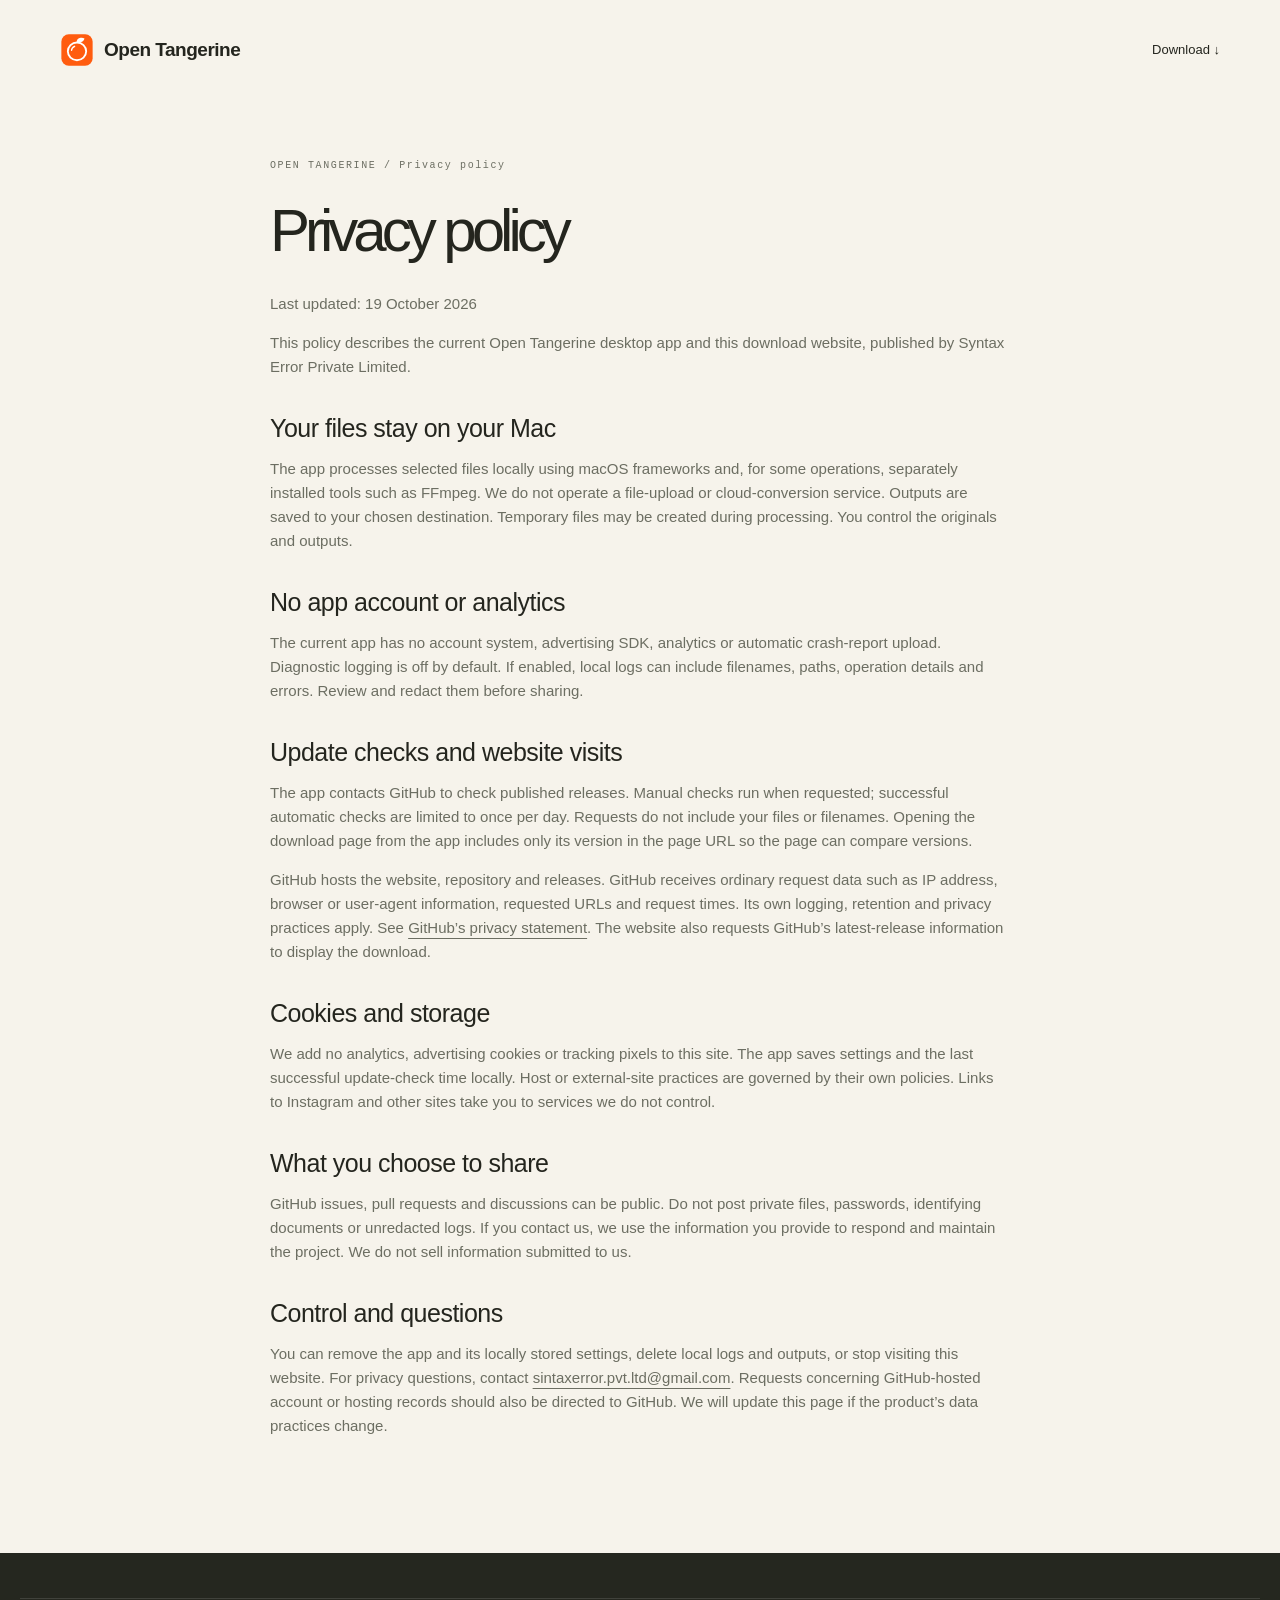
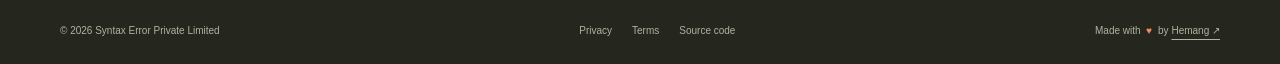
==== docs/privacy.html @ ba60c843 "Launch GitHub Pages website and manual download updates in 0.1.4" ====
<!doctype html><html lang="en"><head><meta charset="utf-8"><meta name="viewport" content="width=device-width,initial-scale=1"><title>Privacy policy — Open Tangerine</title><link rel="icon" href="assets/logo.svg"><link rel="stylesheet" href="assets/style.css"></head><body><header class="nav wrap"><a class="brand" href="./"><img src="assets/logo.svg" width="34" height="34" alt="">Open Tangerine</a><nav><a href="./#download">Download ↓</a></nav></header><main class="legal wrap"><p class="eyebrow">OPEN TANGERINE / Privacy policy</p><h1>Privacy policy</h1><p>Last updated: 19 October 2026</p><p>This policy describes the current Open Tangerine desktop app and this download website, published by Syntax Error Private Limited.</p><h2>Your files stay on your Mac</h2><p>The app processes selected files locally using macOS frameworks and, for some operations, separately installed tools such as FFmpeg. We do not operate a file-upload or cloud-conversion service. Outputs are saved to your chosen destination. Temporary files may be created during processing. You control the originals and outputs.</p><h2>No app account or analytics</h2><p>The current app has no account system, advertising SDK, analytics or automatic crash-report upload. Diagnostic logging is off by default. If enabled, local logs can include filenames, paths, operation details and errors. Review and redact them before sharing.</p><h2>Update checks and website visits</h2><p>The app contacts GitHub to check published releases. Manual checks run when requested; successful automatic checks are limited to once per day. Requests do not include your files or filenames. Opening the download page from the app includes only its version in the page URL so the page can compare versions.</p><p>GitHub hosts the website, repository and releases. GitHub receives ordinary request data such as IP address, browser or user-agent information, requested URLs and request times. Its own logging, retention and privacy practices apply. See <a href="https://docs.github.com/en/site-policy/privacy-policies/github-general-privacy-statement">GitHub’s privacy statement</a>. The website also requests GitHub’s latest-release information to display the download.</p><h2>Cookies and storage</h2><p>We add no analytics, advertising cookies or tracking pixels to this site. The app saves settings and the last successful update-check time locally. Host or external-site practices are governed by their own policies. Links to Instagram and other sites take you to services we do not control.</p><h2>What you choose to share</h2><p>GitHub issues, pull requests and discussions can be public. Do not post private files, passwords, identifying documents or unredacted logs. If you contact us, we use the information you provide to respond and maintain the project. We do not sell information submitted to us.</p><h2>Control and questions</h2><p>You can remove the app and its locally stored settings, delete local logs and outputs, or stop visiting this website. For privacy questions, contact <a href="mailto:sintaxerror.pvt.ltd@gmail.com">sintaxerror.pvt.ltd@gmail.com</a>. Requests concerning GitHub-hosted account or hosting records should also be directed to GitHub. We will update this page if the product’s data practices change.</p></main><footer><div class="wrap footer-bottom"><span>© 2026 Syntax Error Private Limited</span><nav aria-label="Legal"><a href="privacy.html">Privacy</a><a href="terms.html">Terms</a><a href="https://github.com/sintaxerrorpvtltd/Open-Tangerine">Source code</a></nav><span>Made with <span class="heart" aria-label="love">♥</span> by <a href="https://www.instagram.com/hemaangg/">Hemang ↗</a></span></div></footer></body></html>
---- docs/assets/style.css ----
:root{--paper:#f6f3eb;--ink:#24251e;--orange:#ec592e;--muted:#6c6e62;--line:#dcded0;--green:#e1e7cd}*{box-sizing:border-box}html{scroll-behavior:smooth;scroll-padding-top:35px}body{margin:0;background:var(--paper);color:var(--ink);font-family:-apple-system,BlinkMacSystemFont,'Segoe UI',sans-serif;font-size:15px;line-height:1.6}a{color:inherit;text-underline-offset:5px}button{font:inherit;cursor:pointer}button,a{-webkit-tap-highlight-color:transparent}button:focus-visible,a:focus-visible,summary:focus-visible{outline:3px solid var(--orange);outline-offset:5px}.wrap{max-width:1240px;margin:auto;padding-left:40px;padding-right:40px}.skip{position:absolute;top:-90px;left:20px;z-index:99;background:white;padding:15px}.skip:focus{top:10px}.nav{min-height:100px;display:flex;align-items:center;justify-content:space-between;gap:24px}.brand{font-weight:650;display:flex;align-items:center;gap:10px;text-decoration:none;letter-spacing:-.5px;font-size:19px}.beta{font:9px ui-monospace,monospace;letter-spacing:1px;border:1px solid #a0a18d;border-radius:4px;padding:3px 5px;margin-left:2px}nav{display:flex;align-items:center;gap:28px}nav a{text-decoration:none;font-size:13px}.small-button{background:var(--ink);color:white;padding:11px 17px;border-radius:7px}.small-button span{margin-left:20px}.hero{padding-top:60px;padding-bottom:88px;display:grid;grid-template-columns:1fr 1fr;gap:45px;align-items:center}.eyebrow{font:10px ui-monospace,SFMono-Regular,monospace;letter-spacing:1.6px;display:flex;align-items:center;gap:9px;margin:0 0 28px}.dot{width:6px;height:6px;border-radius:50%;background:var(--orange);box-shadow:0 0 0 4px #ec592e12}h1{font-size:clamp(60px,6.8vw,88px);font-weight:500;line-height:1.01;letter-spacing:-5px;margin:0 0 26px}em{font-family:Georgia,serif;font-weight:400;color:var(--orange)}.intro{font-size:17px;line-height:1.7;color:var(--muted);max-width:420px}.actions{display:flex;align-items:center;gap:25px;margin:28px 0 18px}.button{display:inline-flex;align-items:center;justify-content:space-between;gap:35px;padding:15px 22px;border-radius:7px;text-decoration:none;font-size:14px;font-weight:600;transition:transform .2s,box-shadow .2s}.button:hover{transform:translateY(-3px);box-shadow:0 8px 20px #c3452525}.orange{background:var(--orange);color:white}.text-link{font-size:13px;font-weight:500}.micro{font:10px ui-monospace,monospace;color:var(--muted);line-height:1.8}.stage{background:#ebe7da;border:1px solid #dedbce;border-radius:20px;overflow:hidden;box-shadow:0 25px 55px #494b2c10;transform:rotate(1deg)}.stage-top{display:flex;justify-content:space-between;align-items:center;padding:18px 20px;font:8px ui-monospace,monospace;letter-spacing:1px;color:#737569}.motion{border:0;background:transparent;color:inherit;padding:4px 8px}.illustration{height:350px;position:relative;overflow:hidden;background:radial-gradient(ellipse at center,#f9f5e9,transparent 70%)}.orbit{position:absolute;border:1px solid #d8d6c6;border-radius:50%;left:50%;top:40%;transform:translate(-50%,-50%)}.orbit-one{width:280px;height:280px}.orbit-two{width:425px;height:425px}.file{position:absolute;background:#fffdf7;box-shadow:0 14px 22px #494b2c19;border-radius:10px;width:133px;padding:12px;display:flex;flex-direction:column;gap:5px;top:65px;left:10%;transform:rotate(-13deg);animation:float 6s ease-in-out infinite}.file b{font-size:11px}.file small{font-size:8px;color:#7b7d6c}.file-back{left:auto;right:10%;top:30px;transform:rotate(13deg);animation-delay:-3s;width:110px;height:135px}.file-back>span{color:var(--orange);font-size:42px;font-family:Georgia}.landscape{height:76px;border-radius:5px;position:relative;overflow:hidden;background:#cfddbb}.landscape:before,.landscape:after{content:'';position:absolute;background:#6e875d;width:110px;height:95px;transform:rotate(35deg);top:40px;left:-20px;border-radius:30px}.landscape:after{left:45px;top:55px;background:#a7ba8f}.landscape i{position:absolute;border-radius:50%;width:23px;height:23px;background:#ed9e60;right:20px;top:12px}.wheel{position:absolute;left:56%;top:46%;transform:translate(-50%,-50%);width:200px;height:200px;border-radius:50%;background:#262820f5;box-shadow:0 15px 40px #0003;border:1px solid #5a5d4c;animation:arrive .7s ease-out}.wheel-center{position:absolute;inset:63px;border:1px solid #ffffff25;border-radius:50%;display:grid;place-items:center}.wheel-center img{border-radius:12px}.format{position:absolute;color:#dedfd5;font:10px ui-monospace,monospace}.f1{top:22px;left:88px;color:#ffad74}.f2{top:63px;right:20px}.f3{bottom:61px;right:19px}.f4{bottom:23px;left:88px}.f5{bottom:61px;left:22px}.f6{top:63px;left:15px}.companion{position:absolute;bottom:15px;left:8%;right:8%;height:65px;border-radius:16px;background:#24251e;color:white;display:flex;align-items:center;gap:16px;padding:10px 18px;box-shadow:0 12px 20px #0002}.companion small{font:7px ui-monospace,monospace;letter-spacing:1px;color:#b3b9a6;display:block}.companion b{font-size:12px;font-weight:500;display:block;margin-top:3px}.citrus{width:39px;height:39px;flex-shrink:0;background:linear-gradient(135deg,#ffc85c,#ee672c);border-radius:50%;position:relative;animation:bob 3s ease-in-out infinite}.leaf{position:absolute;top:-6px;left:20px;width:16px;height:8px;background:#7eaa62;border-radius:2px 12px 2px 12px;transform:rotate(-30deg)}.eyes{display:flex;gap:8px;position:absolute;left:9px;top:12px}.eyes i{display:block;width:6px;height:9px;background:#422310;border-radius:50%;position:relative}.eyes i:after{content:'';width:2px;height:2px;background:white;border-radius:50%;position:absolute;top:1px;left:1px}.smile{position:absolute;left:15px;top:24px;width:10px;height:6px;border:2px solid #422310;border-top:0;border-radius:0 0 10px 10px}.cursor{position:absolute;left:69%;top:54%;color:white;text-shadow:1px 1px black,-1px -1px black;font-size:33px;animation:point 5s ease-in-out infinite}.stage-controls{display:flex;justify-content:center;gap:7px;align-items:center;padding:17px 10px 5px}.stage-controls>span{font:7px ui-monospace,monospace;letter-spacing:1px;margin-right:7px}.stage-controls button{border:1px solid #cbcbbb;border-radius:6px;font-size:10px;padding:6px 8px;background:#f5f3e9;color:var(--ink)}.stage-controls button[aria-pressed=true]{background:#24251e;color:white;border-color:#24251e}kbd{font-family:inherit;font-size:14px;margin-right:5px}.demo-note{text-align:center;font-size:8px;color:#717263;margin:10px 10px 15px}.manifesto{border-top:1px solid var(--line);border-bottom:1px solid var(--line)}.manifesto .wrap{display:flex;align-items:center;justify-content:space-between;gap:20px;padding-top:24px;padding-bottom:24px;font-size:14px;color:#606456}.sun{color:var(--orange);font-size:30px;line-height:1}.section{padding-top:100px;padding-bottom:100px}.section-heading{max-width:660px}.section-heading p:last-child{color:var(--muted);max-width:500px}h2{font-size:clamp(38px,4.2vw,55px);font-weight:500;letter-spacing:-2.5px;line-height:1.12;margin:0 0 25px}h3{font-weight:550;font-size:19px;line-height:1.35;letter-spacing:-.4px}.feature-grid{display:grid;grid-template-columns:repeat(3,1fr);gap:20px;margin-top:40px}.feature{padding:25px 28px 28px;border-radius:13px;position:relative;overflow:hidden}.feature-number{font:10px ui-monospace,monospace;color:#71745f}.feature-image{background:#e0e7cf}.feature-doc{background:#ede5d8}.feature-audio{background:#f0d9cb}.feature p{font-size:13px;color:#606454;min-height:70px}.tag{font:8px ui-monospace,monospace;letter-spacing:1.5px}.format-stack{height:135px;display:flex;justify-content:center;align-items:center;gap:15px}.format-stack span{background:#f7faef;box-shadow:0 10px 10px #3e4e2812;transform:rotate(-8deg);padding:19px 10px;border-radius:6px;font:14px ui-monospace,monospace}.format-stack span:last-child{transform:rotate(8deg);background:#374630;color:white}.format-stack b{font-weight:400}.paper-stack{height:135px;position:relative}.paper-stack i{position:absolute;left:calc(50% - 35px);top:20px;width:70px;height:90px;background:repeating-linear-gradient(#fffdf6 0 14px,#d7d5c7 15px 16px);border:12px solid #fffdf6;border-radius:4px;box-shadow:0 5px 10px #0001;transform:rotate(-15deg)}.paper-stack i:nth-child(2){transform:rotate(5deg);left:calc(50% - 24px)}.paper-stack i:nth-child(3){transform:rotate(20deg);left:calc(50% - 12px)}.wave{height:135px;display:flex;justify-content:center;align-items:center;gap:6px}.wave i{width:7px;height:38px;border-radius:5px;background:#ad664a}.wave i:nth-child(3n){height:68px}.wave i:nth-child(2n){height:90px}.wave i:first-child,.wave i:last-child{height:20px}.feature-bottom{display:grid;grid-template-columns:1fr 1fr;gap:55px;padding:45px 0}.feature-bottom>div{padding-left:42px;position:relative}.feature-bottom span{position:absolute;left:0;font-size:25px;color:#75825f}.feature-bottom h3{margin:0 0 10px;font-size:16px}.feature-bottom p{font-size:13px;color:var(--muted);max-width:380px}.coverage{border-top:1px solid var(--line);border-bottom:1px solid var(--line)}summary{cursor:pointer;list-style:none;display:flex;justify-content:space-between;gap:20px;padding:22px 0;font-size:14px;font-weight:500}summary::-webkit-details-marker{display:none}details[open] summary>span{transform:rotate(45deg)}details p{font-size:13px;color:var(--muted);max-width:800px}details>div{padding:0 0 25px}details a{font-size:13px}.principles{background:#e4e8d8;padding:80px 0}.principles-grid{display:grid;grid-template-columns:1fr 1fr;column-gap:80px}.principles .eyebrow{grid-column:1/-1}.principles em{color:#6e7f4c}.principle-list article{display:flex;gap:24px;border-top:1px solid #c8cebb;padding:22px 0}.principle-list article:first-child{border-top:0;padding-top:0}.principle-list h3{font-size:17px;margin:0 0 8px}.principle-list p{color:#67705a;font-size:13px;margin:0}.principle-list span{font:10px ui-monospace,monospace;padding-top:6px;color:#67705a}.download{display:grid;grid-template-columns:1fr 1fr;gap:90px}.download-card{background:#fffdf7;border:1px solid var(--line);border-radius:15px;padding:25px;margin-top:30px;max-width:470px}.download-title{display:flex;gap:15px;align-items:center}.download-title h3{margin:0 0 3px}.download-title p{font-size:12px;margin:0;color:var(--muted)}#version-status{font-size:13px;padding:12px 0;color:#62734c}.download-link{width:100%}.download-card .micro{text-align:center}.notice{font-size:11px;line-height:1.7;background:#f4eee2;border-radius:6px;padding:12px;color:#70624b}.download-links{display:flex;justify-content:space-between;gap:10px;font-size:10px}.installation{padding-top:75px}.installation h3{font-size:21px;margin-bottom:30px}.installation ol{list-style:none;counter-reset:steps;padding:0}.installation li{counter-increment:steps;position:relative;padding-left:48px;padding-bottom:25px;border-left:1px solid #dddcca;margin-left:16px}.installation li:before{content:counter(steps);position:absolute;left:-16px;top:0;width:32px;height:32px;border-radius:50%;background:#e8e9dc;border:5px solid var(--paper);display:grid;place-items:center;font:10px ui-monospace,monospace}.installation li:last-child{border-left:0}.installation li b{font-weight:550;font-size:15px}.installation li p{font-size:13px;color:var(--muted);margin-top:8px}.installation details{border-top:1px solid var(--line);border-bottom:1px solid var(--line)}.faq{border-top:1px solid var(--line);display:grid;grid-template-columns:1fr 1.2fr;gap:60px;padding-top:60px}.faq details{border-bottom:1px solid var(--line)}.faq details p{margin-top:0;padding-bottom:10px}footer{background:#25271f;color:#e9eade;padding:45px 0 25px}.footer-top{display:flex;justify-content:space-between;align-items:center;gap:20px;padding-bottom:38px}.footer-top p,.footer-top>a:last-child{font-size:12px;color:#b0b59f}.footer-bottom{display:flex;justify-content:space-between;gap:20px;border-top:1px solid #ffffff20;padding-top:24px;color:#aeb49e;font-size:10px}.footer-bottom nav{gap:20px}.footer-bottom nav a{font-size:10px}.heart{color:#f28a63;margin:0 3px}.legal{max-width:820px;padding-top:60px;padding-bottom:100px;min-height:70vh}.legal h1{font-size:60px;margin:30px 0}.legal h2{font-size:25px;letter-spacing:-.5px;margin:35px 0 10px}.legal p,.legal li{color:var(--muted)}.legal .notice{font-size:13px}.paused *{animation-play-state:paused!important}@keyframes float{50%{translate:0 -8px}}@keyframes bob{50%{transform:translateY(-3px) rotate(5deg)}}@keyframes point{50%{translate:5px -8px}}@keyframes arrive{from{opacity:0;scale:.9}to{opacity:1;scale:1}}@media(max-width:950px){.wrap{padding-left:26px;padding-right:26px}.hero{gap:25px}h1{font-size:67px}.stage-controls>span{display:none}.file{left:5%}.file-back{right:5%;left:auto}.actions{gap:15px;flex-wrap:wrap}.download{gap:40px}.footer-top p{display:none}}@media(max-width:700px){.nav{min-height:85px;gap:10px}.brand{font-size:16px}.beta{display:none}.nav nav{gap:15px}.nav nav>a:first-child{display:none}.nav nav>a:nth-child(2){display:none}.hero{grid-template-columns:1fr;padding-top:30px;padding-bottom:55px;gap:35px}h1{font-size:70px;letter-spacing:-4px}.hero-copy{max-width:480px}.stage{transform:none;max-width:540px}.illustration{height:330px}.manifesto .wrap{flex-wrap:wrap;font-size:11px;gap:12px}.manifesto span:nth-child(3){display:none}.section{padding-top:65px;padding-bottom:65px}.feature-grid{grid-template-columns:1fr}.feature p{min-height:0}.feature{padding:22px 26px}.format-stack,.paper-stack,.wave{height:115px}.feature-bottom{grid-template-columns:1fr;gap:20px}.principles{padding:60px 0}.principles-grid,.download,.faq{grid-template-columns:1fr;gap:25px}.principle-list{margin-top:15px}.installation{padding-top:10px}.download-card{max-width:none}.footer-top{flex-wrap:wrap;padding-bottom:22px}.footer-bottom{flex-wrap:wrap;line-height:1.9}.footer-bottom>span:last-child{width:100%}.legal h1{font-size:44px}.stage-controls>span{display:inline}.intro{font-size:16px}h2{font-size:42px}}@media(prefers-reduced-motion:reduce){html{scroll-behavior:auto}*,*:before,*:after{animation:none!important;transition:none!important}}
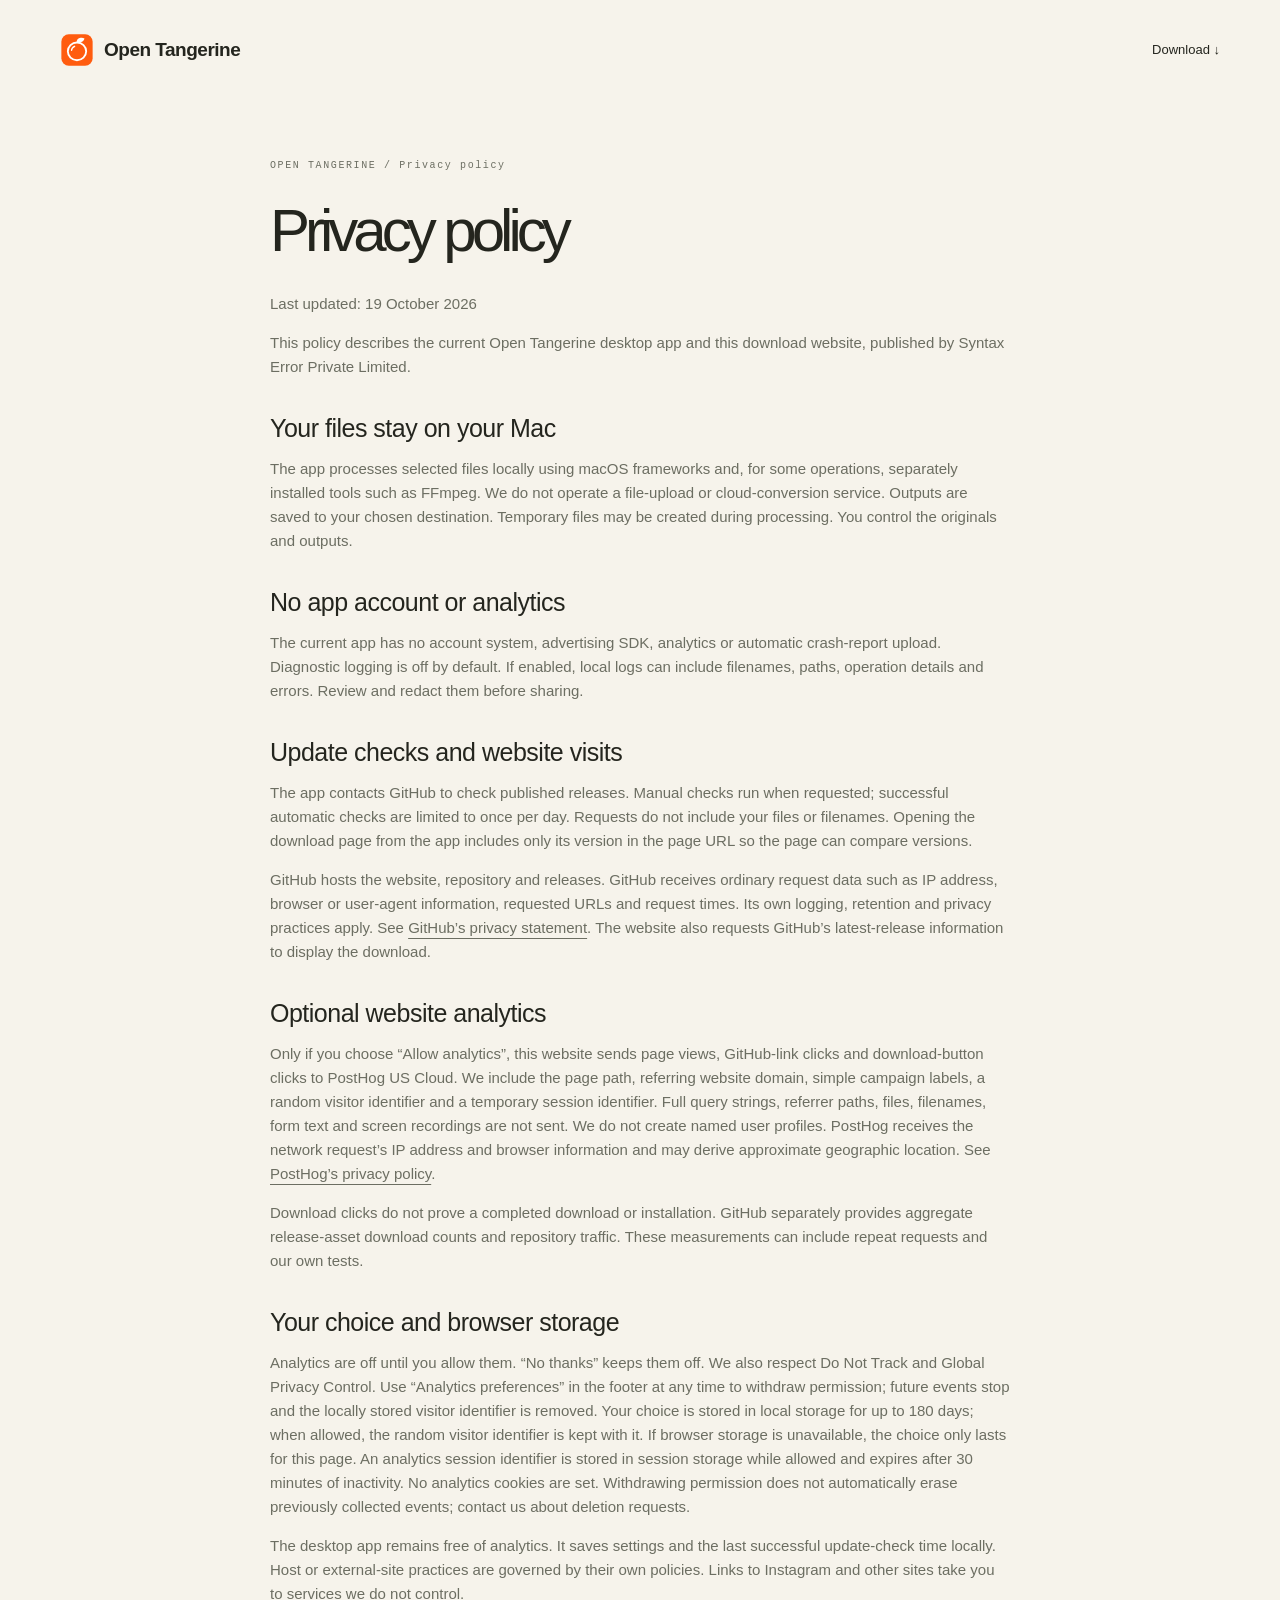
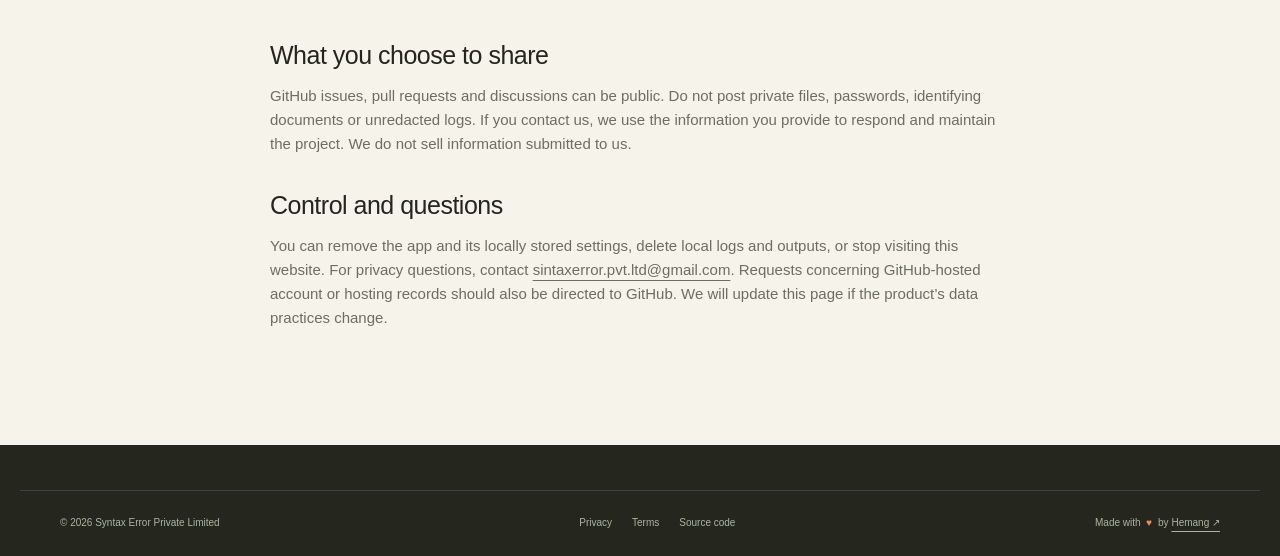
==== commit 1873a915: "Add opt-in website analytics, activity dashboard and contribution guidance" ====
--- a/docs/privacy.html
+++ b/docs/privacy.html
@@ -1 +1 @@
-<!doctype html><html lang="en"><head><meta charset="utf-8"><meta name="viewport" content="width=device-width,initial-scale=1"><title>Privacy policy — Open Tangerine</title><link rel="icon" href="assets/logo.svg"><link rel="stylesheet" href="assets/style.css"></head><body><header class="nav wrap"><a class="brand" href="./"><img src="assets/logo.svg" width="34" height="34" alt="">Open Tangerine</a><nav><a href="./#download">Download ↓</a></nav></header><main class="legal wrap"><p class="eyebrow">OPEN TANGERINE / Privacy policy</p><h1>Privacy policy</h1><p>Last updated: 19 October 2026</p><p>This policy describes the current Open Tangerine desktop app and this download website, published by Syntax Error Private Limited.</p><h2>Your files stay on your Mac</h2><p>The app processes selected files locally using macOS frameworks and, for some operations, separately installed tools such as FFmpeg. We do not operate a file-upload or cloud-conversion service. Outputs are saved to your chosen destination. Temporary files may be created during processing. You control the originals and outputs.</p><h2>No app account or analytics</h2><p>The current app has no account system, advertising SDK, analytics or automatic crash-report upload. Diagnostic logging is off by default. If enabled, local logs can include filenames, paths, operation details and errors. Review and redact them before sharing.</p><h2>Update checks and website visits</h2><p>The app contacts GitHub to check published releases. Manual checks run when requested; successful automatic checks are limited to once per day. Requests do not include your files or filenames. Opening the download page from the app includes only its version in the page URL so the page can compare versions.</p><p>GitHub hosts the website, repository and releases. GitHub receives ordinary request data such as IP address, browser or user-agent information, requested URLs and request times. Its own logging, retention and privacy practices apply. See <a href="https://docs.github.com/en/site-policy/privacy-policies/github-general-privacy-statement">GitHub’s privacy statement</a>. The website also requests GitHub’s latest-release information to display the download.</p><h2>Cookies and storage</h2><p>We add no analytics, advertising cookies or tracking pixels to this site. The app saves settings and the last successful update-check time locally. Host or external-site practices are governed by their own policies. Links to Instagram and other sites take you to services we do not control.</p><h2>What you choose to share</h2><p>GitHub issues, pull requests and discussions can be public. Do not post private files, passwords, identifying documents or unredacted logs. If you contact us, we use the information you provide to respond and maintain the project. We do not sell information submitted to us.</p><h2>Control and questions</h2><p>You can remove the app and its locally stored settings, delete local logs and outputs, or stop visiting this website. For privacy questions, contact <a href="mailto:sintaxerror.pvt.ltd@gmail.com">sintaxerror.pvt.ltd@gmail.com</a>. Requests concerning GitHub-hosted account or hosting records should also be directed to GitHub. We will update this page if the product’s data practices change.</p></main><footer><div class="wrap footer-bottom"><span>© 2026 Syntax Error Private Limited</span><nav aria-label="Legal"><a href="privacy.html">Privacy</a><a href="terms.html">Terms</a><a href="https://github.com/sintaxerrorpvtltd/Open-Tangerine">Source code</a></nav><span>Made with <span class="heart" aria-label="love">♥</span> by <a href="https://www.instagram.com/hemaangg/">Hemang ↗</a></span></div></footer></body></html>+<!doctype html><html lang="en"><head><meta charset="utf-8"><meta name="viewport" content="width=device-width,initial-scale=1"><title>Privacy policy — Open Tangerine</title><link rel="icon" href="assets/logo.svg"><link rel="stylesheet" href="assets/style.css"><meta name="description" content="How Open Tangerine processes files locally, checks releases on GitHub and handles website visits and diagnostic logs."><meta name="robots" content="index,follow,max-image-preview:large"><link rel="canonical" href="https://sintaxerrorpvtltd.github.io/Open-Tangerine/privacy.html"><link rel="sitemap" type="application/xml" href="https://sintaxerrorpvtltd.github.io/Open-Tangerine/sitemap.xml"><meta name="referrer" content="strict-origin-when-cross-origin"><meta property="og:type" content="website"><meta property="og:site_name" content="Open Tangerine"><meta property="og:locale" content="en_US"><meta property="og:title" content="Privacy policy — Open Tangerine"><meta property="og:description" content="How Open Tangerine processes files locally, checks releases on GitHub and handles website visits and diagnostic logs."><meta property="og:url" content="https://sintaxerrorpvtltd.github.io/Open-Tangerine/privacy.html"><meta property="og:image" content="https://sintaxerrorpvtltd.github.io/Open-Tangerine/assets/social-icon.png"><meta property="og:image:width" content="512"><meta property="og:image:height" content="512"><meta property="og:image:alt" content="Open Tangerine orange app icon"><meta name="twitter:card" content="summary"><meta name="twitter:title" content="Privacy policy — Open Tangerine"><meta name="twitter:description" content="How Open Tangerine processes files locally, checks releases on GitHub and handles website visits and diagnostic logs."><meta name="twitter:image" content="https://sintaxerrorpvtltd.github.io/Open-Tangerine/assets/social-icon.png"><link rel="stylesheet" href="assets/analytics.css?v=1"><script src="assets/analytics.js?v=1" defer></script></head><body><header class="nav wrap"><a class="brand" href="./"><img src="assets/logo.svg" width="34" height="34" alt="">Open Tangerine</a><nav><a href="./#download">Download ↓</a></nav></header><main class="legal wrap"><p class="eyebrow">OPEN TANGERINE / Privacy policy</p><h1>Privacy policy</h1><p>Last updated: 19 October 2026</p><p>This policy describes the current Open Tangerine desktop app and this download website, published by Syntax Error Private Limited.</p><h2>Your files stay on your Mac</h2><p>The app processes selected files locally using macOS frameworks and, for some operations, separately installed tools such as FFmpeg. We do not operate a file-upload or cloud-conversion service. Outputs are saved to your chosen destination. Temporary files may be created during processing. You control the originals and outputs.</p><h2>No app account or analytics</h2><p>The current app has no account system, advertising SDK, analytics or automatic crash-report upload. Diagnostic logging is off by default. If enabled, local logs can include filenames, paths, operation details and errors. Review and redact them before sharing.</p><h2>Update checks and website visits</h2><p>The app contacts GitHub to check published releases. Manual checks run when requested; successful automatic checks are limited to once per day. Requests do not include your files or filenames. Opening the download page from the app includes only its version in the page URL so the page can compare versions.</p><p>GitHub hosts the website, repository and releases. GitHub receives ordinary request data such as IP address, browser or user-agent information, requested URLs and request times. Its own logging, retention and privacy practices apply. See <a href="https://docs.github.com/en/site-policy/privacy-policies/github-general-privacy-statement">GitHub’s privacy statement</a>. The website also requests GitHub’s latest-release information to display the download.</p><h2>Optional website analytics</h2><p>Only if you choose “Allow analytics”, this website sends page views, GitHub-link clicks and download-button clicks to PostHog US Cloud. We include the page path, referring website domain, simple campaign labels, a random visitor identifier and a temporary session identifier. Full query strings, referrer paths, files, filenames, form text and screen recordings are not sent. We do not create named user profiles. PostHog receives the network request’s IP address and browser information and may derive approximate geographic location. See <a href="https://posthog.com/privacy">PostHog’s privacy policy</a>.</p><p>Download clicks do not prove a completed download or installation. GitHub separately provides aggregate release-asset download counts and repository traffic. These measurements can include repeat requests and our own tests.</p><h2>Your choice and browser storage</h2><p>Analytics are off until you allow them. “No thanks” keeps them off. We also respect Do Not Track and Global Privacy Control. Use “Analytics preferences” in the footer at any time to withdraw permission; future events stop and the locally stored visitor identifier is removed. Your choice is stored in local storage for up to 180 days; when allowed, the random visitor identifier is kept with it. If browser storage is unavailable, the choice only lasts for this page. An analytics session identifier is stored in session storage while allowed and expires after 30 minutes of inactivity. No analytics cookies are set. Withdrawing permission does not automatically erase previously collected events; contact us about deletion requests.</p><p>The desktop app remains free of analytics. It saves settings and the last successful update-check time locally. Host or external-site practices are governed by their own policies. Links to Instagram and other sites take you to services we do not control.</p><h2>What you choose to share</h2><p>GitHub issues, pull requests and discussions can be public. Do not post private files, passwords, identifying documents or unredacted logs. If you contact us, we use the information you provide to respond and maintain the project. We do not sell information submitted to us.</p><h2>Control and questions</h2><p>You can remove the app and its locally stored settings, delete local logs and outputs, or stop visiting this website. For privacy questions, contact <a href="mailto:sintaxerror.pvt.ltd@gmail.com">sintaxerror.pvt.ltd@gmail.com</a>. Requests concerning GitHub-hosted account or hosting records should also be directed to GitHub. We will update this page if the product’s data practices change.</p></main><footer><div class="wrap footer-bottom"><span>© 2026 Syntax Error Private Limited</span><nav aria-label="Legal"><a href="privacy.html">Privacy</a><a href="terms.html">Terms</a><a href="https://github.com/sintaxerrorpvtltd/Open-Tangerine">Source code</a></nav><span>Made with <span class="heart" aria-label="love">♥</span> by <a href="https://www.instagram.com/hemaangg/">Hemang ↗</a></span></div></footer></body></html>
--- a/docs/assets/style.css
+++ b/docs/assets/style.css
@@ -1 +1,5 @@
 :root{--paper:#f6f3eb;--ink:#24251e;--orange:#ec592e;--muted:#6c6e62;--line:#dcded0;--green:#e1e7cd}*{box-sizing:border-box}html{scroll-behavior:smooth;scroll-padding-top:35px}body{margin:0;background:var(--paper);color:var(--ink);font-family:-apple-system,BlinkMacSystemFont,'Segoe UI',sans-serif;font-size:15px;line-height:1.6}a{color:inherit;text-underline-offset:5px}button{font:inherit;cursor:pointer}button,a{-webkit-tap-highlight-color:transparent}button:focus-visible,a:focus-visible,summary:focus-visible{outline:3px solid var(--orange);outline-offset:5px}.wrap{max-width:1240px;margin:auto;padding-left:40px;padding-right:40px}.skip{position:absolute;top:-90px;left:20px;z-index:99;background:white;padding:15px}.skip:focus{top:10px}.nav{min-height:100px;display:flex;align-items:center;justify-content:space-between;gap:24px}.brand{font-weight:650;display:flex;align-items:center;gap:10px;text-decoration:none;letter-spacing:-.5px;font-size:19px}.beta{font:9px ui-monospace,monospace;letter-spacing:1px;border:1px solid #a0a18d;border-radius:4px;padding:3px 5px;margin-left:2px}nav{display:flex;align-items:center;gap:28px}nav a{text-decoration:none;font-size:13px}.small-button{background:var(--ink);color:white;padding:11px 17px;border-radius:7px}.small-button span{margin-left:20px}.hero{padding-top:60px;padding-bottom:88px;display:grid;grid-template-columns:1fr 1fr;gap:45px;align-items:center}.eyebrow{font:10px ui-monospace,SFMono-Regular,monospace;letter-spacing:1.6px;display:flex;align-items:center;gap:9px;margin:0 0 28px}.dot{width:6px;height:6px;border-radius:50%;background:var(--orange);box-shadow:0 0 0 4px #ec592e12}h1{font-size:clamp(60px,6.8vw,88px);font-weight:500;line-height:1.01;letter-spacing:-5px;margin:0 0 26px}em{font-family:Georgia,serif;font-weight:400;color:var(--orange)}.intro{font-size:17px;line-height:1.7;color:var(--muted);max-width:420px}.actions{display:flex;align-items:center;gap:25px;margin:28px 0 18px}.button{display:inline-flex;align-items:center;justify-content:space-between;gap:35px;padding:15px 22px;border-radius:7px;text-decoration:none;font-size:14px;font-weight:600;transition:transform .2s,box-shadow .2s}.button:hover{transform:translateY(-3px);box-shadow:0 8px 20px #c3452525}.orange{background:var(--orange);color:white}.text-link{font-size:13px;font-weight:500}.micro{font:10px ui-monospace,monospace;color:var(--muted);line-height:1.8}.stage{background:#ebe7da;border:1px solid #dedbce;border-radius:20px;overflow:hidden;box-shadow:0 25px 55px #494b2c10;transform:rotate(1deg)}.stage-top{display:flex;justify-content:space-between;align-items:center;padding:18px 20px;font:8px ui-monospace,monospace;letter-spacing:1px;color:#737569}.motion{border:0;background:transparent;color:inherit;padding:4px 8px}.illustration{height:350px;position:relative;overflow:hidden;background:radial-gradient(ellipse at center,#f9f5e9,transparent 70%)}.orbit{position:absolute;border:1px solid #d8d6c6;border-radius:50%;left:50%;top:40%;transform:translate(-50%,-50%)}.orbit-one{width:280px;height:280px}.orbit-two{width:425px;height:425px}.file{position:absolute;background:#fffdf7;box-shadow:0 14px 22px #494b2c19;border-radius:10px;width:133px;padding:12px;display:flex;flex-direction:column;gap:5px;top:65px;left:10%;transform:rotate(-13deg);animation:float 6s ease-in-out infinite}.file b{font-size:11px}.file small{font-size:8px;color:#7b7d6c}.file-back{left:auto;right:10%;top:30px;transform:rotate(13deg);animation-delay:-3s;width:110px;height:135px}.file-back>span{color:var(--orange);font-size:42px;font-family:Georgia}.landscape{height:76px;border-radius:5px;position:relative;overflow:hidden;background:#cfddbb}.landscape:before,.landscape:after{content:'';position:absolute;background:#6e875d;width:110px;height:95px;transform:rotate(35deg);top:40px;left:-20px;border-radius:30px}.landscape:after{left:45px;top:55px;background:#a7ba8f}.landscape i{position:absolute;border-radius:50%;width:23px;height:23px;background:#ed9e60;right:20px;top:12px}.wheel{position:absolute;left:56%;top:46%;transform:translate(-50%,-50%);width:200px;height:200px;border-radius:50%;background:#262820f5;box-shadow:0 15px 40px #0003;border:1px solid #5a5d4c;animation:arrive .7s ease-out}.wheel-center{position:absolute;inset:63px;border:1px solid #ffffff25;border-radius:50%;display:grid;place-items:center}.wheel-center img{border-radius:12px}.format{position:absolute;color:#dedfd5;font:10px ui-monospace,monospace}.f1{top:22px;left:88px;color:#ffad74}.f2{top:63px;right:20px}.f3{bottom:61px;right:19px}.f4{bottom:23px;left:88px}.f5{bottom:61px;left:22px}.f6{top:63px;left:15px}.companion{position:absolute;bottom:15px;left:8%;right:8%;height:65px;border-radius:16px;background:#24251e;color:white;display:flex;align-items:center;gap:16px;padding:10px 18px;box-shadow:0 12px 20px #0002}.companion small{font:7px ui-monospace,monospace;letter-spacing:1px;color:#b3b9a6;display:block}.companion b{font-size:12px;font-weight:500;display:block;margin-top:3px}.citrus{width:39px;height:39px;flex-shrink:0;background:linear-gradient(135deg,#ffc85c,#ee672c);border-radius:50%;position:relative;animation:bob 3s ease-in-out infinite}.leaf{position:absolute;top:-6px;left:20px;width:16px;height:8px;background:#7eaa62;border-radius:2px 12px 2px 12px;transform:rotate(-30deg)}.eyes{display:flex;gap:8px;position:absolute;left:9px;top:12px}.eyes i{display:block;width:6px;height:9px;background:#422310;border-radius:50%;position:relative}.eyes i:after{content:'';width:2px;height:2px;background:white;border-radius:50%;position:absolute;top:1px;left:1px}.smile{position:absolute;left:15px;top:24px;width:10px;height:6px;border:2px solid #422310;border-top:0;border-radius:0 0 10px 10px}.cursor{position:absolute;left:69%;top:54%;color:white;text-shadow:1px 1px black,-1px -1px black;font-size:33px;animation:point 5s ease-in-out infinite}.stage-controls{display:flex;justify-content:center;gap:7px;align-items:center;padding:17px 10px 5px}.stage-controls>span{font:7px ui-monospace,monospace;letter-spacing:1px;margin-right:7px}.stage-controls button{border:1px solid #cbcbbb;border-radius:6px;font-size:10px;padding:6px 8px;background:#f5f3e9;color:var(--ink)}.stage-controls button[aria-pressed=true]{background:#24251e;color:white;border-color:#24251e}kbd{font-family:inherit;font-size:14px;margin-right:5px}.demo-note{text-align:center;font-size:8px;color:#717263;margin:10px 10px 15px}.manifesto{border-top:1px solid var(--line);border-bottom:1px solid var(--line)}.manifesto .wrap{display:flex;align-items:center;justify-content:space-between;gap:20px;padding-top:24px;padding-bottom:24px;font-size:14px;color:#606456}.sun{color:var(--orange);font-size:30px;line-height:1}.section{padding-top:100px;padding-bottom:100px}.section-heading{max-width:660px}.section-heading p:last-child{color:var(--muted);max-width:500px}h2{font-size:clamp(38px,4.2vw,55px);font-weight:500;letter-spacing:-2.5px;line-height:1.12;margin:0 0 25px}h3{font-weight:550;font-size:19px;line-height:1.35;letter-spacing:-.4px}.feature-grid{display:grid;grid-template-columns:repeat(3,1fr);gap:20px;margin-top:40px}.feature{padding:25px 28px 28px;border-radius:13px;position:relative;overflow:hidden}.feature-number{font:10px ui-monospace,monospace;color:#71745f}.feature-image{background:#e0e7cf}.feature-doc{background:#ede5d8}.feature-audio{background:#f0d9cb}.feature p{font-size:13px;color:#606454;min-height:70px}.tag{font:8px ui-monospace,monospace;letter-spacing:1.5px}.format-stack{height:135px;display:flex;justify-content:center;align-items:center;gap:15px}.format-stack span{background:#f7faef;box-shadow:0 10px 10px #3e4e2812;transform:rotate(-8deg);padding:19px 10px;border-radius:6px;font:14px ui-monospace,monospace}.format-stack span:last-child{transform:rotate(8deg);background:#374630;color:white}.format-stack b{font-weight:400}.paper-stack{height:135px;position:relative}.paper-stack i{position:absolute;left:calc(50% - 35px);top:20px;width:70px;height:90px;background:repeating-linear-gradient(#fffdf6 0 14px,#d7d5c7 15px 16px);border:12px solid #fffdf6;border-radius:4px;box-shadow:0 5px 10px #0001;transform:rotate(-15deg)}.paper-stack i:nth-child(2){transform:rotate(5deg);left:calc(50% - 24px)}.paper-stack i:nth-child(3){transform:rotate(20deg);left:calc(50% - 12px)}.wave{height:135px;display:flex;justify-content:center;align-items:center;gap:6px}.wave i{width:7px;height:38px;border-radius:5px;background:#ad664a}.wave i:nth-child(3n){height:68px}.wave i:nth-child(2n){height:90px}.wave i:first-child,.wave i:last-child{height:20px}.feature-bottom{display:grid;grid-template-columns:1fr 1fr;gap:55px;padding:45px 0}.feature-bottom>div{padding-left:42px;position:relative}.feature-bottom span{position:absolute;left:0;font-size:25px;color:#75825f}.feature-bottom h3{margin:0 0 10px;font-size:16px}.feature-bottom p{font-size:13px;color:var(--muted);max-width:380px}.coverage{border-top:1px solid var(--line);border-bottom:1px solid var(--line)}summary{cursor:pointer;list-style:none;display:flex;justify-content:space-between;gap:20px;padding:22px 0;font-size:14px;font-weight:500}summary::-webkit-details-marker{display:none}details[open] summary>span{transform:rotate(45deg)}details p{font-size:13px;color:var(--muted);max-width:800px}details>div{padding:0 0 25px}details a{font-size:13px}.principles{background:#e4e8d8;padding:80px 0}.principles-grid{display:grid;grid-template-columns:1fr 1fr;column-gap:80px}.principles .eyebrow{grid-column:1/-1}.principles em{color:#6e7f4c}.principle-list article{display:flex;gap:24px;border-top:1px solid #c8cebb;padding:22px 0}.principle-list article:first-child{border-top:0;padding-top:0}.principle-list h3{font-size:17px;margin:0 0 8px}.principle-list p{color:#67705a;font-size:13px;margin:0}.principle-list span{font:10px ui-monospace,monospace;padding-top:6px;color:#67705a}.download{display:grid;grid-template-columns:1fr 1fr;gap:90px}.download-card{background:#fffdf7;border:1px solid var(--line);border-radius:15px;padding:25px;margin-top:30px;max-width:470px}.download-title{display:flex;gap:15px;align-items:center}.download-title h3{margin:0 0 3px}.download-title p{font-size:12px;margin:0;color:var(--muted)}#version-status{font-size:13px;padding:12px 0;color:#62734c}.download-link{width:100%}.download-card .micro{text-align:center}.notice{font-size:11px;line-height:1.7;background:#f4eee2;border-radius:6px;padding:12px;color:#70624b}.download-links{display:flex;justify-content:space-between;gap:10px;font-size:10px}.installation{padding-top:75px}.installation h3{font-size:21px;margin-bottom:30px}.installation ol{list-style:none;counter-reset:steps;padding:0}.installation li{counter-increment:steps;position:relative;padding-left:48px;padding-bottom:25px;border-left:1px solid #dddcca;margin-left:16px}.installation li:before{content:counter(steps);position:absolute;left:-16px;top:0;width:32px;height:32px;border-radius:50%;background:#e8e9dc;border:5px solid var(--paper);display:grid;place-items:center;font:10px ui-monospace,monospace}.installation li:last-child{border-left:0}.installation li b{font-weight:550;font-size:15px}.installation li p{font-size:13px;color:var(--muted);margin-top:8px}.installation details{border-top:1px solid var(--line);border-bottom:1px solid var(--line)}.faq{border-top:1px solid var(--line);display:grid;grid-template-columns:1fr 1.2fr;gap:60px;padding-top:60px}.faq details{border-bottom:1px solid var(--line)}.faq details p{margin-top:0;padding-bottom:10px}footer{background:#25271f;color:#e9eade;padding:45px 0 25px}.footer-top{display:flex;justify-content:space-between;align-items:center;gap:20px;padding-bottom:38px}.footer-top p,.footer-top>a:last-child{font-size:12px;color:#b0b59f}.footer-bottom{display:flex;justify-content:space-between;gap:20px;border-top:1px solid #ffffff20;padding-top:24px;color:#aeb49e;font-size:10px}.footer-bottom nav{gap:20px}.footer-bottom nav a{font-size:10px}.heart{color:#f28a63;margin:0 3px}.legal{max-width:820px;padding-top:60px;padding-bottom:100px;min-height:70vh}.legal h1{font-size:60px;margin:30px 0}.legal h2{font-size:25px;letter-spacing:-.5px;margin:35px 0 10px}.legal p,.legal li{color:var(--muted)}.legal .notice{font-size:13px}.paused *{animation-play-state:paused!important}@keyframes float{50%{translate:0 -8px}}@keyframes bob{50%{transform:translateY(-3px) rotate(5deg)}}@keyframes point{50%{translate:5px -8px}}@keyframes arrive{from{opacity:0;scale:.9}to{opacity:1;scale:1}}@media(max-width:950px){.wrap{padding-left:26px;padding-right:26px}.hero{gap:25px}h1{font-size:67px}.stage-controls>span{display:none}.file{left:5%}.file-back{right:5%;left:auto}.actions{gap:15px;flex-wrap:wrap}.download{gap:40px}.footer-top p{display:none}}@media(max-width:700px){.nav{min-height:85px;gap:10px}.brand{font-size:16px}.beta{display:none}.nav nav{gap:15px}.nav nav>a:first-child{display:none}.nav nav>a:nth-child(2){display:none}.hero{grid-template-columns:1fr;padding-top:30px;padding-bottom:55px;gap:35px}h1{font-size:70px;letter-spacing:-4px}.hero-copy{max-width:480px}.stage{transform:none;max-width:540px}.illustration{height:330px}.manifesto .wrap{flex-wrap:wrap;font-size:11px;gap:12px}.manifesto span:nth-child(3){display:none}.section{padding-top:65px;padding-bottom:65px}.feature-grid{grid-template-columns:1fr}.feature p{min-height:0}.feature{padding:22px 26px}.format-stack,.paper-stack,.wave{height:115px}.feature-bottom{grid-template-columns:1fr;gap:20px}.principles{padding:60px 0}.principles-grid,.download,.faq{grid-template-columns:1fr;gap:25px}.principle-list{margin-top:15px}.installation{padding-top:10px}.download-card{max-width:none}.footer-top{flex-wrap:wrap;padding-bottom:22px}.footer-bottom{flex-wrap:wrap;line-height:1.9}.footer-bottom>span:last-child{width:100%}.legal h1{font-size:44px}.stage-controls>span{display:inline}.intro{font-size:16px}h2{font-size:42px}}@media(prefers-reduced-motion:reduce){html{scroll-behavior:auto}*,*:before,*:after{animation:none!important;transition:none!important}}
+/* Product demonstration: input, operation, result. */
+.hero{display:block;text-align:center;padding-top:55px;padding-bottom:38px}.hero-copy{max-width:850px;margin:auto}.hero .eyebrow,.hero .actions{justify-content:center}.hero h1{font-size:clamp(62px,7.5vw,100px);line-height:1.02}.hero .intro{max-width:none;font-size:19px}.hero .micro{font-size:11px}.demo-section{padding-bottom:60px}.scenario-tabs{display:flex;justify-content:center;gap:9px;margin-bottom:20px}.scenario-tabs button{background:transparent;border:1px solid transparent;border-radius:9px;padding:12px 21px;color:#72776c;font:11px ui-monospace,monospace}.scenario-tabs b{font:14px -apple-system,BlinkMacSystemFont,sans-serif;margin-left:10px}.scenario-tabs [aria-pressed=true]{background:#fffdf8;color:var(--ink);border-color:#dadbcd;box-shadow:0 4px 12px #333308}.desktop-demo{position:relative;border:1px solid #d7dacb;border-radius:19px;background:#e8ecde;overflow:hidden;box-shadow:0 35px 75px -35px #39452c55}.desktop-bar{height:42px;background:#ffffff70;display:flex;justify-content:space-between;align-items:center;padding:0 22px;font-size:11px;color:#525b49}.desktop-bar>span{display:flex;align-items:center;gap:8px}.status-dot{display:inline-block;width:6px;height:6px;border-radius:50%;background:#748b52}.demo-notch{position:absolute;left:50%;top:0;transform:translateX(-50%);z-index:3;background:#24271f;color:#f7f7ef;border-radius:0 0 16px 16px;padding:9px 22px;min-width:230px;font-size:11px;display:flex;align-items:center;justify-content:center;gap:12px}.mini-orange{color:#ffa149;font-size:19px}.desktop-location{visibility:hidden}.demo-canvas{height:390px;position:relative;overflow:hidden;background:radial-gradient(ellipse at 50% 80%,#f8f9f0 5%,transparent 65%)}.desktop-lines{position:absolute;inset:0;opacity:.24;background-image:linear-gradient(#96a18330 1px,transparent 1px),linear-gradient(90deg,#96a18330 1px,transparent 1px);background-size:48px 48px;mask-image:radial-gradient(ellipse,black,transparent 75%)}.sample-file,.result-file{position:absolute;top:84px;left:20%;width:145px;text-align:center;transform:translateX(-50%);border:0;background:none;z-index:2;padding:10px;color:#293222;border-radius:12px;transition:opacity .3s,top .4s,filter .3s;touch-action:pan-y}.sample-file{cursor:grab}.sample-file:active{cursor:grabbing}.sample-file:hover{background:#ffffff55}.sample-art{display:block;width:100px;height:115px;margin:0 auto 12px;background-color:#d3dfba;border:7px solid #fffcf5;box-shadow:0 8px 20px #37432920;border-radius:7px}.sample-art:before{top:50px}.sample-art:after{top:66px}.sample-file b,.result-file b{display:block;font-size:12px;font-weight:550;white-space:nowrap}.file-hint{font-size:10px;display:block;color:#748064;margin-top:5px;white-space:nowrap}.sample-file:disabled{opacity:.65;cursor:progress}.demo-wheel{position:absolute;width:230px;height:230px;left:50%;top:57px;transform:translateX(-50%);border-radius:50%;background:#252a23;box-shadow:0 17px 40px #1e251b35;border:1px solid #51584b;z-index:4;animation:wheel-reveal .35s ease-out}.demo-wheel[hidden],.result-file[hidden]{display:none}.wheel-hub{position:absolute;inset:81px;display:grid;place-items:center;border:1px solid #ffffff30;border-radius:50%}.demo-wheel button{position:absolute;width:75px;height:55px;border:0;background:transparent;color:#ecf1e4;font-size:12px;border-radius:15px;transition:background .15s}.demo-wheel button:hover,.demo-wheel button:focus-visible{background:#ed6639;color:white}.demo-wheel button:nth-of-type(1){top:12px;left:77px}.demo-wheel button:nth-of-type(2){right:7px;top:87px}.demo-wheel button:nth-of-type(3){bottom:12px;left:77px}.demo-wheel button:nth-of-type(4){left:7px;top:87px}.result-file{left:80%;cursor:default;animation:result-reveal .45s ease-out}.result-file small{display:block;font-size:10px;color:#60784a;margin-top:5px;white-space:nowrap}.result-check{position:absolute;top:0;right:10px;width:25px;height:25px;background:#73894f;color:white;border:3px solid #e8ecde;border-radius:50%;z-index:5;display:grid;place-items:center;font-size:12px}.demo-pointer{position:absolute;left:30%;top:160px;color:white;font-size:39px;filter:drop-shadow(1px 1px 1px #111);opacity:0;pointer-events:none}.shortcut-hint{position:absolute;bottom:28px;left:50%;transform:translateX(-50%);display:flex;align-items:center;gap:12px;white-space:nowrap;font-size:11px;color:#65715a}.shortcut-hint kbd{padding:10px 15px;background:#fffff3;border:1px solid #c8cdbc;box-shadow:0 4px 0 #ced4c2;border-radius:8px;font-size:13px}.demo-footer{border-top:1px solid #cfd5c3;display:flex;align-items:center;gap:18px;padding:20px 28px;background:#f5f7ee}.demo-footer>div{flex:1}.step-number{font:9px ui-monospace,monospace;letter-spacing:1px;color:#77816b}.demo-footer p{font-size:15px;margin:4px 0 0;font-weight:500}.demo-footer button{padding:10px 17px;border-radius:7px;border:1px solid #cbd0bf;font-size:12px;background:transparent;color:#3d4833}.demo-footer .demo-next{background:#2c3325;color:white;border-color:#2c3325}.demo-footer button:disabled{opacity:.6;cursor:progress}.demo-disclosure{font-size:10px;text-align:center;color:#78806d;margin-top:17px}.workflow-steps{display:flex;justify-content:center;gap:65px;margin-top:35px;color:#8a907e;font-size:13px}.workflow-steps b{display:inline-grid;place-items:center;width:23px;height:23px;border-radius:50%;border:1px solid #ccd0be;margin-right:9px;font:11px ui-monospace,monospace}.workflow-steps .active{color:#3a432e}.workflow-steps .active b{background:#e05e35;color:white;border-color:#e05e35}.pdf-art{display:none}.desktop-demo[data-scene=merge] .sample-art{display:none}.desktop-demo[data-scene=merge] .pdf-art{display:flex;flex-direction:column;gap:9px;width:86px;height:115px;background:#fffdf7;border-radius:5px;margin:0 auto 12px;padding:20px 13px;box-shadow:7px 6px 0 #d0d8c3,0 10px 20px #37432920;text-align:left}.pdf-art i{height:3px;background:#cdd3c3}.pdf-art b{color:#b36b4c;font-size:14px;margin-top:6px}.desktop-demo[data-phase=choose] .shortcut-hint kbd{background:#293022;color:white;box-shadow:0 1px 0 #293022;translate:0 3px}.desktop-demo[data-phase=processing] .demo-notch{min-width:270px}.desktop-demo[data-phase=processing] .mini-orange{animation:processing-pulse .7s ease-in-out infinite}.desktop-demo[data-phase=processing] .demo-pointer{opacity:1;left:51%;top:100px;transition:left .7s,top .7s}.desktop-demo[data-phase=done] .shortcut-hint{opacity:0}.desktop-demo[data-scene=crop][data-phase=done][data-choice="0"] .result-file .sample-art{height:85px}.desktop-demo[data-scene=crop][data-phase=done][data-choice="2"] .result-file .sample-art{rotate:90deg}.desktop-demo[data-scene=crop][data-phase=done][data-choice="1"] .result-file .sample-art{scale:.75}.desktop-demo[data-scene=crop][data-phase=done][data-choice="3"] .result-file .sample-art{border:15px solid #edbd97}.visual-tools{display:grid;grid-template-columns:repeat(3,1fr);gap:22px;margin-top:40px}.visual-tools article{background:#fffdf7;border:1px solid #e2e0d5;border-radius:14px;overflow:hidden}.visual-tools h3{margin:22px 24px 6px;font-size:18px}.visual-tools p{margin:0 24px 26px;font-size:13px;color:var(--muted)}.tool-preview{height:220px;position:relative;overflow:hidden;display:flex;justify-content:center;align-items:center;background:#e7eadc}.crop-preview .landscape{width:170px;height:135px;border-radius:7px;position:relative}.crop-preview .landscape:before{width:170px;top:75px}.crop-preview .landscape:after{width:170px;top:90px}.crop-preview .crop-frame{position:absolute;left:calc(50% - 53px);top:42px;width:106px;height:136px;border:2px solid #fff;box-shadow:0 0 0 60px #29392330}.crop-frame:before,.crop-frame:after{content:'';position:absolute;width:100%;height:1px;background:#ffffff80;top:33%}.crop-frame:after{top:66%}.tool-preview>span:last-child:not(.mini-page){position:absolute;bottom:12px;font:9px ui-monospace,monospace;color:#59664b}.merge-preview{gap:13px;background:#efe7d9}.mini-page{display:grid;place-content:center;background:#fffef7;box-shadow:0 7px 14px #45341b15;width:53px;height:80px;border-radius:5px;color:#b1aa97;font:12px ui-monospace,monospace;transform:rotate(-8deg)}.mini-page:nth-child(2){transform:rotate(6deg);margin-left:-29px}.mini-page.merged{transform:none;color:#bc6846;width:64px;height:88px;text-align:center}.mini-page small{font:8px sans-serif;margin-top:9px;color:#8f8471}.merge-arrow{color:#b59d7a}.trim-preview{background:#f1e0d6}.timeline-wave{font-size:26px;color:#b17959;letter-spacing:1px;white-space:nowrap}.trim-selection{position:absolute;inset:63px 65px;border:2px solid #b86643;border-radius:6px;background:#fff9e630;box-shadow:0 0 0 40px #f1e0d6b0}.local-strip{display:flex;align-items:center;gap:25px;padding:45px 0}.local-strip h3{font-size:20px;margin:0}.local-strip p{margin:4px 0;font-size:13px;color:var(--muted)}.local-symbol{font-size:44px;color:#7a8d56}.local-strip a{margin-left:auto;font-size:12px}.section-heading{max-width:none;text-align:center}.section-heading .eyebrow{justify-content:center}.download{border-top:1px solid var(--line)}@keyframes wheel-reveal{from{opacity:0;scale:.85}to{opacity:1;scale:1}}@keyframes result-reveal{from{opacity:0;translate:0 12px}to{opacity:1;translate:0 0}}@keyframes processing-pulse{50%{opacity:.3}}
+@media(max-width:700px){.hero{padding-top:28px;padding-bottom:22px}.hero h1{font-size:65px}.hero-copy{max-width:none}.hero .intro{font-size:16px}.hero .eyebrow{font-size:9px}.scenario-tabs{gap:2px}.scenario-tabs button{padding:9px 7px;font-size:9px}.scenario-tabs b{font-size:11px;margin-left:3px}.desktop-bar{padding:0 12px;font-size:9px}.desktop-bar>span:first-child{font-size:0}.demo-notch{min-width:170px;font-size:9px;padding:9px 10px}.demo-canvas{height:350px}.sample-file,.result-file{top:75px;width:100px}.sample-art{width:70px;height:90px}.sample-file b,.result-file b{font-size:9px;white-space:normal}.file-hint{white-space:normal;font-size:8px}.result-file small{font-size:8px;white-space:normal}.sample-file{left:21%}.result-file{left:78%}.demo-wheel{width:184px;height:184px;top:45px;left:63%}.wheel-hub{inset:65px}.wheel-hub img{width:30px;height:30px}.demo-wheel button{width:60px;height:42px;font-size:10px}.demo-wheel button:nth-of-type(1){left:61px;top:8px}.demo-wheel button:nth-of-type(2){right:3px;top:69px}.demo-wheel button:nth-of-type(3){left:61px;bottom:8px}.demo-wheel button:nth-of-type(4){left:3px;top:69px}.shortcut-hint{bottom:28px;gap:6px;font-size:9px}.shortcut-hint kbd{font-size:11px;padding:8px}.demo-footer{padding:15px;gap:8px;flex-wrap:wrap}.demo-footer>div{flex-basis:100%}.demo-footer p{font-size:13px}.demo-footer button{font-size:11px;flex:1;padding:9px}.workflow-steps{gap:12px;font-size:10px;margin-top:25px;align-items:flex-start}.workflow-steps span{max-width:100px;text-align:center}.workflow-steps b{display:grid;margin:0 auto 7px}.visual-tools{grid-template-columns:1fr}.tool-preview{height:210px}.local-strip{gap:13px;flex-wrap:wrap}.local-strip a{margin-left:0}.demo-disclosure{font-size:9px}.desktop-demo[data-scene=merge] .pdf-art{width:65px;height:90px}.desktop-demo[data-phase=processing] .demo-notch{min-width:190px}.hero .actions{gap:20px}.hero .micro{font-size:9px}}
+@media(prefers-reduced-motion:reduce){.demo-wheel,.result-file,.mini-orange{animation:none!important}.sample-file{transition:none}.demo-pointer{display:none}}
--- a/docs/assets/analytics.css
+++ b/docs/assets/analytics.css
@@ -0,0 +1 @@
+.analytics-choice{position:fixed;bottom:18px;left:18px;right:18px;z-index:1000;max-width:680px;padding:20px;border:1px solid #d9d6ce;border-radius:18px;background:#fffdf7;color:#252720;box-shadow:0 8px 40px #0002;font:14px/1.6 system-ui,sans-serif}.analytics-choice[hidden]{display:none}.analytics-choice p{margin:0 0 12px}.analytics-choice a{text-decoration:underline}.analytics-choice div{display:flex;gap:10px;flex-wrap:wrap}.analytics-choice button{border:1px solid #252720;border-radius:8px;padding:9px 14px;background:transparent;color:inherit;font:inherit;cursor:pointer}.analytics-choice button:first-child{background:#252720;color:white}.analytics-choice button:focus-visible,.analytics-settings:focus-visible{outline:3px solid #e66736;outline-offset:3px}.analytics-settings{border:0;padding:0;background:none;color:inherit;font:inherit;text-decoration:underline;cursor:pointer}
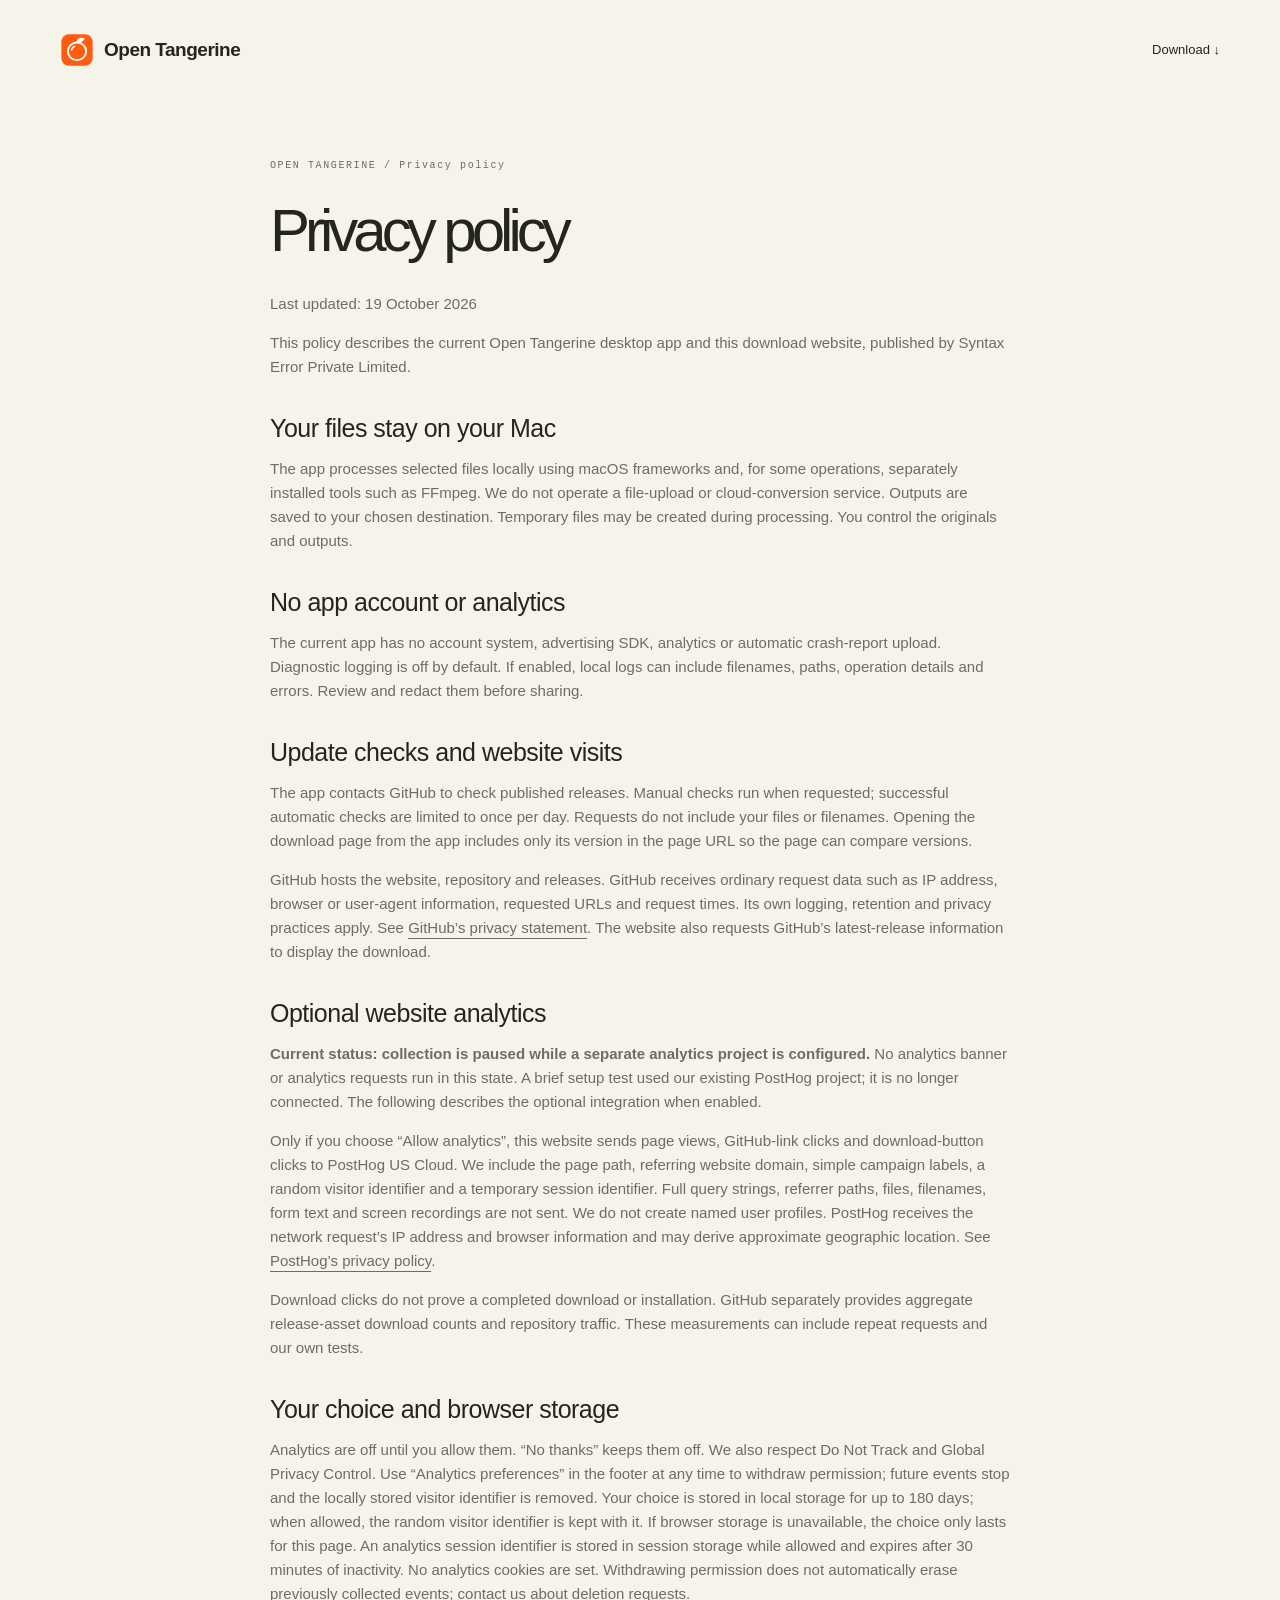
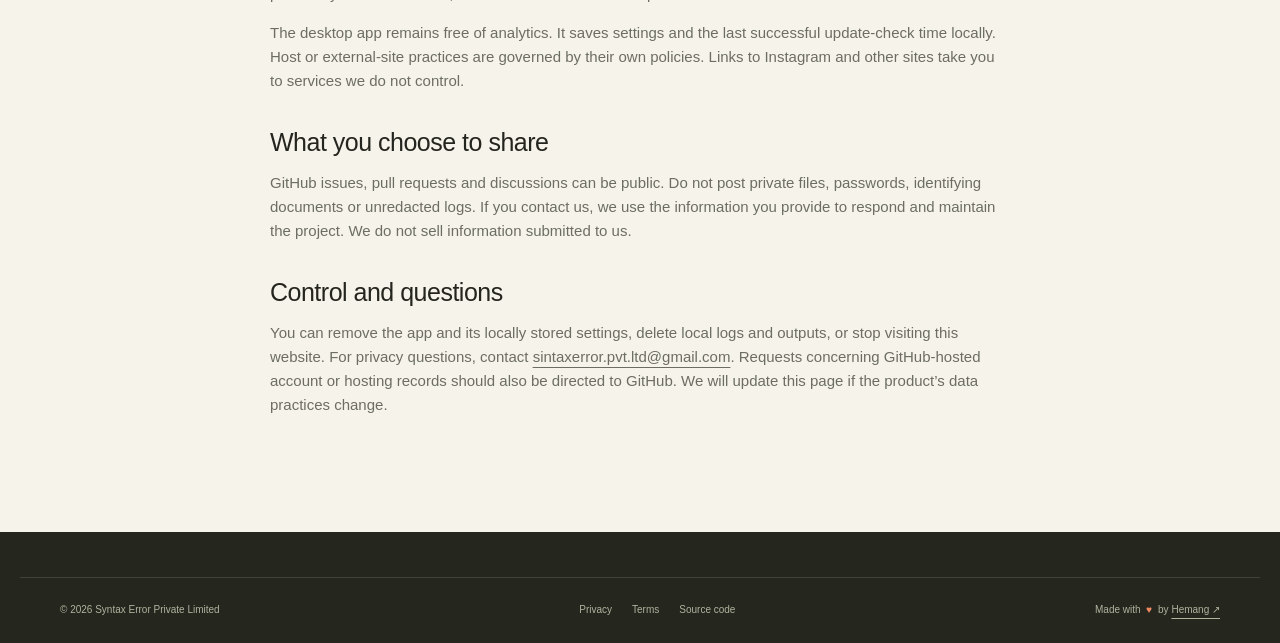
==== commit 17a2de21: "Remove shared analytics token and document separate-project requirement" ====
--- a/docs/privacy.html
+++ b/docs/privacy.html
@@ -1 +1 @@
-<!doctype html><html lang="en"><head><meta charset="utf-8"><meta name="viewport" content="width=device-width,initial-scale=1"><title>Privacy policy — Open Tangerine</title><link rel="icon" href="assets/logo.svg"><link rel="stylesheet" href="assets/style.css"><meta name="description" content="How Open Tangerine processes files locally, checks releases on GitHub and handles website visits and diagnostic logs."><meta name="robots" content="index,follow,max-image-preview:large"><link rel="canonical" href="https://sintaxerrorpvtltd.github.io/Open-Tangerine/privacy.html"><link rel="sitemap" type="application/xml" href="https://sintaxerrorpvtltd.github.io/Open-Tangerine/sitemap.xml"><meta name="referrer" content="strict-origin-when-cross-origin"><meta property="og:type" content="website"><meta property="og:site_name" content="Open Tangerine"><meta property="og:locale" content="en_US"><meta property="og:title" content="Privacy policy — Open Tangerine"><meta property="og:description" content="How Open Tangerine processes files locally, checks releases on GitHub and handles website visits and diagnostic logs."><meta property="og:url" content="https://sintaxerrorpvtltd.github.io/Open-Tangerine/privacy.html"><meta property="og:image" content="https://sintaxerrorpvtltd.github.io/Open-Tangerine/assets/social-icon.png"><meta property="og:image:width" content="512"><meta property="og:image:height" content="512"><meta property="og:image:alt" content="Open Tangerine orange app icon"><meta name="twitter:card" content="summary"><meta name="twitter:title" content="Privacy policy — Open Tangerine"><meta name="twitter:description" content="How Open Tangerine processes files locally, checks releases on GitHub and handles website visits and diagnostic logs."><meta name="twitter:image" content="https://sintaxerrorpvtltd.github.io/Open-Tangerine/assets/social-icon.png"><link rel="stylesheet" href="assets/analytics.css?v=1"><script src="assets/analytics.js?v=1" defer></script></head><body><header class="nav wrap"><a class="brand" href="./"><img src="assets/logo.svg" width="34" height="34" alt="">Open Tangerine</a><nav><a href="./#download">Download ↓</a></nav></header><main class="legal wrap"><p class="eyebrow">OPEN TANGERINE / Privacy policy</p><h1>Privacy policy</h1><p>Last updated: 19 October 2026</p><p>This policy describes the current Open Tangerine desktop app and this download website, published by Syntax Error Private Limited.</p><h2>Your files stay on your Mac</h2><p>The app processes selected files locally using macOS frameworks and, for some operations, separately installed tools such as FFmpeg. We do not operate a file-upload or cloud-conversion service. Outputs are saved to your chosen destination. Temporary files may be created during processing. You control the originals and outputs.</p><h2>No app account or analytics</h2><p>The current app has no account system, advertising SDK, analytics or automatic crash-report upload. Diagnostic logging is off by default. If enabled, local logs can include filenames, paths, operation details and errors. Review and redact them before sharing.</p><h2>Update checks and website visits</h2><p>The app contacts GitHub to check published releases. Manual checks run when requested; successful automatic checks are limited to once per day. Requests do not include your files or filenames. Opening the download page from the app includes only its version in the page URL so the page can compare versions.</p><p>GitHub hosts the website, repository and releases. GitHub receives ordinary request data such as IP address, browser or user-agent information, requested URLs and request times. Its own logging, retention and privacy practices apply. See <a href="https://docs.github.com/en/site-policy/privacy-policies/github-general-privacy-statement">GitHub’s privacy statement</a>. The website also requests GitHub’s latest-release information to display the download.</p><h2>Optional website analytics</h2><p>Only if you choose “Allow analytics”, this website sends page views, GitHub-link clicks and download-button clicks to PostHog US Cloud. We include the page path, referring website domain, simple campaign labels, a random visitor identifier and a temporary session identifier. Full query strings, referrer paths, files, filenames, form text and screen recordings are not sent. We do not create named user profiles. PostHog receives the network request’s IP address and browser information and may derive approximate geographic location. See <a href="https://posthog.com/privacy">PostHog’s privacy policy</a>.</p><p>Download clicks do not prove a completed download or installation. GitHub separately provides aggregate release-asset download counts and repository traffic. These measurements can include repeat requests and our own tests.</p><h2>Your choice and browser storage</h2><p>Analytics are off until you allow them. “No thanks” keeps them off. We also respect Do Not Track and Global Privacy Control. Use “Analytics preferences” in the footer at any time to withdraw permission; future events stop and the locally stored visitor identifier is removed. Your choice is stored in local storage for up to 180 days; when allowed, the random visitor identifier is kept with it. If browser storage is unavailable, the choice only lasts for this page. An analytics session identifier is stored in session storage while allowed and expires after 30 minutes of inactivity. No analytics cookies are set. Withdrawing permission does not automatically erase previously collected events; contact us about deletion requests.</p><p>The desktop app remains free of analytics. It saves settings and the last successful update-check time locally. Host or external-site practices are governed by their own policies. Links to Instagram and other sites take you to services we do not control.</p><h2>What you choose to share</h2><p>GitHub issues, pull requests and discussions can be public. Do not post private files, passwords, identifying documents or unredacted logs. If you contact us, we use the information you provide to respond and maintain the project. We do not sell information submitted to us.</p><h2>Control and questions</h2><p>You can remove the app and its locally stored settings, delete local logs and outputs, or stop visiting this website. For privacy questions, contact <a href="mailto:sintaxerror.pvt.ltd@gmail.com">sintaxerror.pvt.ltd@gmail.com</a>. Requests concerning GitHub-hosted account or hosting records should also be directed to GitHub. We will update this page if the product’s data practices change.</p></main><footer><div class="wrap footer-bottom"><span>© 2026 Syntax Error Private Limited</span><nav aria-label="Legal"><a href="privacy.html">Privacy</a><a href="terms.html">Terms</a><a href="https://github.com/sintaxerrorpvtltd/Open-Tangerine">Source code</a></nav><span>Made with <span class="heart" aria-label="love">♥</span> by <a href="https://www.instagram.com/hemaangg/">Hemang ↗</a></span></div></footer></body></html>+<!doctype html><html lang="en"><head><meta charset="utf-8"><meta name="viewport" content="width=device-width,initial-scale=1"><title>Privacy policy — Open Tangerine</title><link rel="icon" href="assets/logo.svg"><link rel="stylesheet" href="assets/style.css"><meta name="description" content="How Open Tangerine processes files locally, checks releases on GitHub and handles website visits and diagnostic logs."><meta name="robots" content="index,follow,max-image-preview:large"><link rel="canonical" href="https://sintaxerrorpvtltd.github.io/Open-Tangerine/privacy.html"><link rel="sitemap" type="application/xml" href="https://sintaxerrorpvtltd.github.io/Open-Tangerine/sitemap.xml"><meta name="referrer" content="strict-origin-when-cross-origin"><meta property="og:type" content="website"><meta property="og:site_name" content="Open Tangerine"><meta property="og:locale" content="en_US"><meta property="og:title" content="Privacy policy — Open Tangerine"><meta property="og:description" content="How Open Tangerine processes files locally, checks releases on GitHub and handles website visits and diagnostic logs."><meta property="og:url" content="https://sintaxerrorpvtltd.github.io/Open-Tangerine/privacy.html"><meta property="og:image" content="https://sintaxerrorpvtltd.github.io/Open-Tangerine/assets/social-icon.png"><meta property="og:image:width" content="512"><meta property="og:image:height" content="512"><meta property="og:image:alt" content="Open Tangerine orange app icon"><meta name="twitter:card" content="summary"><meta name="twitter:title" content="Privacy policy — Open Tangerine"><meta name="twitter:description" content="How Open Tangerine processes files locally, checks releases on GitHub and handles website visits and diagnostic logs."><meta name="twitter:image" content="https://sintaxerrorpvtltd.github.io/Open-Tangerine/assets/social-icon.png"><link rel="stylesheet" href="assets/analytics.css?v=1"><script src="assets/analytics.js?v=1" defer></script></head><body><header class="nav wrap"><a class="brand" href="./"><img src="assets/logo.svg" width="34" height="34" alt="">Open Tangerine</a><nav><a href="./#download">Download ↓</a></nav></header><main class="legal wrap"><p class="eyebrow">OPEN TANGERINE / Privacy policy</p><h1>Privacy policy</h1><p>Last updated: 19 October 2026</p><p>This policy describes the current Open Tangerine desktop app and this download website, published by Syntax Error Private Limited.</p><h2>Your files stay on your Mac</h2><p>The app processes selected files locally using macOS frameworks and, for some operations, separately installed tools such as FFmpeg. We do not operate a file-upload or cloud-conversion service. Outputs are saved to your chosen destination. Temporary files may be created during processing. You control the originals and outputs.</p><h2>No app account or analytics</h2><p>The current app has no account system, advertising SDK, analytics or automatic crash-report upload. Diagnostic logging is off by default. If enabled, local logs can include filenames, paths, operation details and errors. Review and redact them before sharing.</p><h2>Update checks and website visits</h2><p>The app contacts GitHub to check published releases. Manual checks run when requested; successful automatic checks are limited to once per day. Requests do not include your files or filenames. Opening the download page from the app includes only its version in the page URL so the page can compare versions.</p><p>GitHub hosts the website, repository and releases. GitHub receives ordinary request data such as IP address, browser or user-agent information, requested URLs and request times. Its own logging, retention and privacy practices apply. See <a href="https://docs.github.com/en/site-policy/privacy-policies/github-general-privacy-statement">GitHub’s privacy statement</a>. The website also requests GitHub’s latest-release information to display the download.</p><h2>Optional website analytics</h2><p><b>Current status: collection is paused while a separate analytics project is configured.</b> No analytics banner or analytics requests run in this state. A brief setup test used our existing PostHog project; it is no longer connected. The following describes the optional integration when enabled.</p><p>Only if you choose “Allow analytics”, this website sends page views, GitHub-link clicks and download-button clicks to PostHog US Cloud. We include the page path, referring website domain, simple campaign labels, a random visitor identifier and a temporary session identifier. Full query strings, referrer paths, files, filenames, form text and screen recordings are not sent. We do not create named user profiles. PostHog receives the network request’s IP address and browser information and may derive approximate geographic location. See <a href="https://posthog.com/privacy">PostHog’s privacy policy</a>.</p><p>Download clicks do not prove a completed download or installation. GitHub separately provides aggregate release-asset download counts and repository traffic. These measurements can include repeat requests and our own tests.</p><h2>Your choice and browser storage</h2><p>Analytics are off until you allow them. “No thanks” keeps them off. We also respect Do Not Track and Global Privacy Control. Use “Analytics preferences” in the footer at any time to withdraw permission; future events stop and the locally stored visitor identifier is removed. Your choice is stored in local storage for up to 180 days; when allowed, the random visitor identifier is kept with it. If browser storage is unavailable, the choice only lasts for this page. An analytics session identifier is stored in session storage while allowed and expires after 30 minutes of inactivity. No analytics cookies are set. Withdrawing permission does not automatically erase previously collected events; contact us about deletion requests.</p><p>The desktop app remains free of analytics. It saves settings and the last successful update-check time locally. Host or external-site practices are governed by their own policies. Links to Instagram and other sites take you to services we do not control.</p><h2>What you choose to share</h2><p>GitHub issues, pull requests and discussions can be public. Do not post private files, passwords, identifying documents or unredacted logs. If you contact us, we use the information you provide to respond and maintain the project. We do not sell information submitted to us.</p><h2>Control and questions</h2><p>You can remove the app and its locally stored settings, delete local logs and outputs, or stop visiting this website. For privacy questions, contact <a href="mailto:sintaxerror.pvt.ltd@gmail.com">sintaxerror.pvt.ltd@gmail.com</a>. Requests concerning GitHub-hosted account or hosting records should also be directed to GitHub. We will update this page if the product’s data practices change.</p></main><footer><div class="wrap footer-bottom"><span>© 2026 Syntax Error Private Limited</span><nav aria-label="Legal"><a href="privacy.html">Privacy</a><a href="terms.html">Terms</a><a href="https://github.com/sintaxerrorpvtltd/Open-Tangerine">Source code</a></nav><span>Made with <span class="heart" aria-label="love">♥</span> by <a href="https://www.instagram.com/hemaangg/">Hemang ↗</a></span></div></footer></body></html>
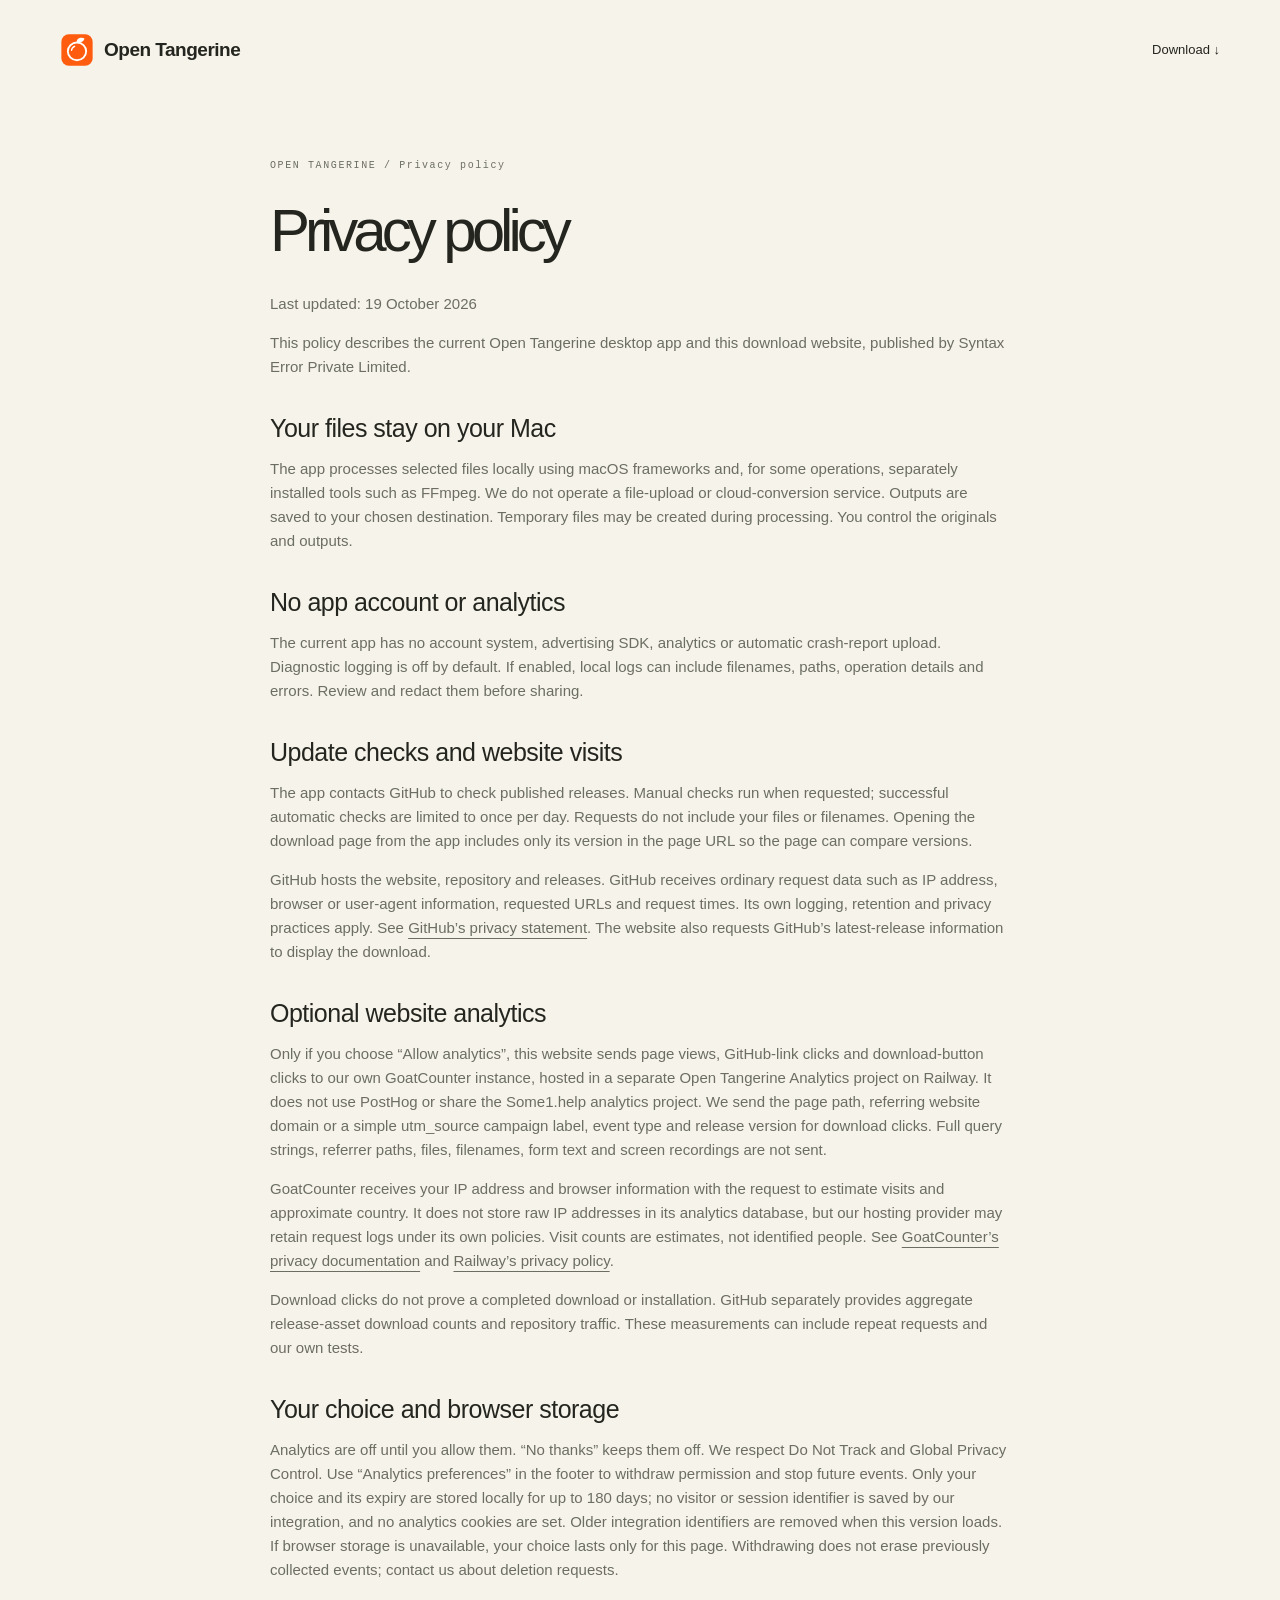
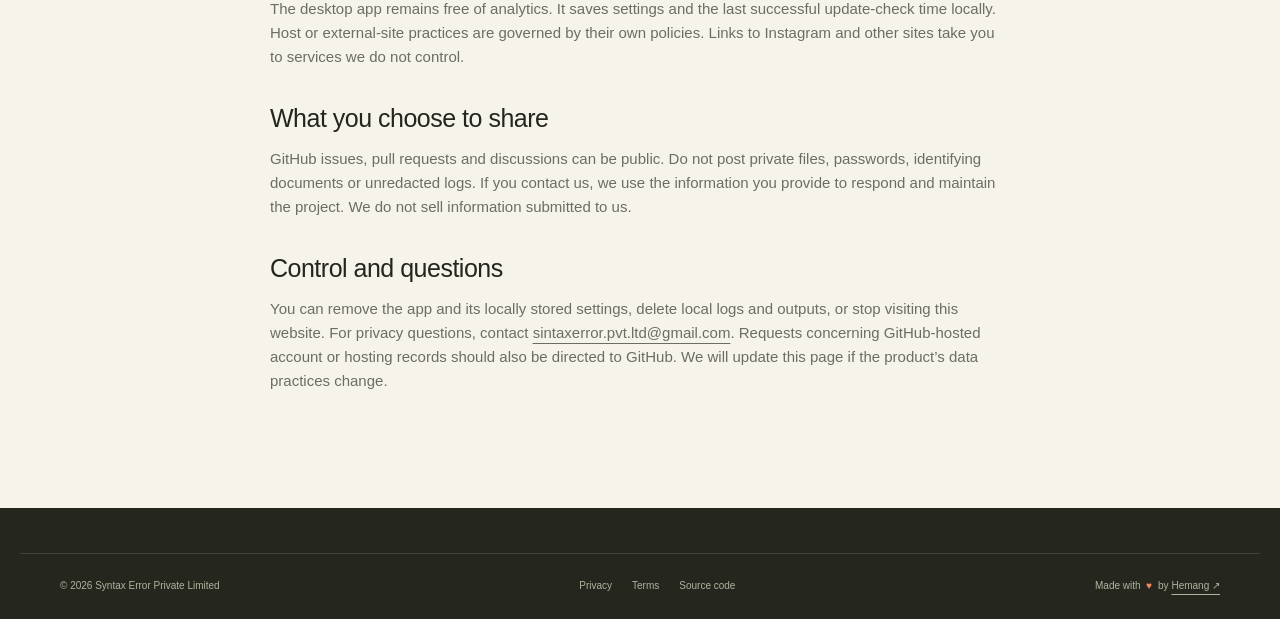
==== commit bf48934d: "Move website analytics to isolated GoatCounter Railway project" ====
--- a/docs/privacy.html
+++ b/docs/privacy.html
@@ -1 +1 @@
-<!doctype html><html lang="en"><head><meta charset="utf-8"><meta name="viewport" content="width=device-width,initial-scale=1"><title>Privacy policy — Open Tangerine</title><link rel="icon" href="assets/logo.svg"><link rel="stylesheet" href="assets/style.css"><meta name="description" content="How Open Tangerine processes files locally, checks releases on GitHub and handles website visits and diagnostic logs."><meta name="robots" content="index,follow,max-image-preview:large"><link rel="canonical" href="https://sintaxerrorpvtltd.github.io/Open-Tangerine/privacy.html"><link rel="sitemap" type="application/xml" href="https://sintaxerrorpvtltd.github.io/Open-Tangerine/sitemap.xml"><meta name="referrer" content="strict-origin-when-cross-origin"><meta property="og:type" content="website"><meta property="og:site_name" content="Open Tangerine"><meta property="og:locale" content="en_US"><meta property="og:title" content="Privacy policy — Open Tangerine"><meta property="og:description" content="How Open Tangerine processes files locally, checks releases on GitHub and handles website visits and diagnostic logs."><meta property="og:url" content="https://sintaxerrorpvtltd.github.io/Open-Tangerine/privacy.html"><meta property="og:image" content="https://sintaxerrorpvtltd.github.io/Open-Tangerine/assets/social-icon.png"><meta property="og:image:width" content="512"><meta property="og:image:height" content="512"><meta property="og:image:alt" content="Open Tangerine orange app icon"><meta name="twitter:card" content="summary"><meta name="twitter:title" content="Privacy policy — Open Tangerine"><meta name="twitter:description" content="How Open Tangerine processes files locally, checks releases on GitHub and handles website visits and diagnostic logs."><meta name="twitter:image" content="https://sintaxerrorpvtltd.github.io/Open-Tangerine/assets/social-icon.png"><link rel="stylesheet" href="assets/analytics.css?v=1"><script src="assets/analytics.js?v=1" defer></script></head><body><header class="nav wrap"><a class="brand" href="./"><img src="assets/logo.svg" width="34" height="34" alt="">Open Tangerine</a><nav><a href="./#download">Download ↓</a></nav></header><main class="legal wrap"><p class="eyebrow">OPEN TANGERINE / Privacy policy</p><h1>Privacy policy</h1><p>Last updated: 19 October 2026</p><p>This policy describes the current Open Tangerine desktop app and this download website, published by Syntax Error Private Limited.</p><h2>Your files stay on your Mac</h2><p>The app processes selected files locally using macOS frameworks and, for some operations, separately installed tools such as FFmpeg. We do not operate a file-upload or cloud-conversion service. Outputs are saved to your chosen destination. Temporary files may be created during processing. You control the originals and outputs.</p><h2>No app account or analytics</h2><p>The current app has no account system, advertising SDK, analytics or automatic crash-report upload. Diagnostic logging is off by default. If enabled, local logs can include filenames, paths, operation details and errors. Review and redact them before sharing.</p><h2>Update checks and website visits</h2><p>The app contacts GitHub to check published releases. Manual checks run when requested; successful automatic checks are limited to once per day. Requests do not include your files or filenames. Opening the download page from the app includes only its version in the page URL so the page can compare versions.</p><p>GitHub hosts the website, repository and releases. GitHub receives ordinary request data such as IP address, browser or user-agent information, requested URLs and request times. Its own logging, retention and privacy practices apply. See <a href="https://docs.github.com/en/site-policy/privacy-policies/github-general-privacy-statement">GitHub’s privacy statement</a>. The website also requests GitHub’s latest-release information to display the download.</p><h2>Optional website analytics</h2><p><b>Current status: collection is paused while a separate analytics project is configured.</b> No analytics banner or analytics requests run in this state. A brief setup test used our existing PostHog project; it is no longer connected. The following describes the optional integration when enabled.</p><p>Only if you choose “Allow analytics”, this website sends page views, GitHub-link clicks and download-button clicks to PostHog US Cloud. We include the page path, referring website domain, simple campaign labels, a random visitor identifier and a temporary session identifier. Full query strings, referrer paths, files, filenames, form text and screen recordings are not sent. We do not create named user profiles. PostHog receives the network request’s IP address and browser information and may derive approximate geographic location. See <a href="https://posthog.com/privacy">PostHog’s privacy policy</a>.</p><p>Download clicks do not prove a completed download or installation. GitHub separately provides aggregate release-asset download counts and repository traffic. These measurements can include repeat requests and our own tests.</p><h2>Your choice and browser storage</h2><p>Analytics are off until you allow them. “No thanks” keeps them off. We also respect Do Not Track and Global Privacy Control. Use “Analytics preferences” in the footer at any time to withdraw permission; future events stop and the locally stored visitor identifier is removed. Your choice is stored in local storage for up to 180 days; when allowed, the random visitor identifier is kept with it. If browser storage is unavailable, the choice only lasts for this page. An analytics session identifier is stored in session storage while allowed and expires after 30 minutes of inactivity. No analytics cookies are set. Withdrawing permission does not automatically erase previously collected events; contact us about deletion requests.</p><p>The desktop app remains free of analytics. It saves settings and the last successful update-check time locally. Host or external-site practices are governed by their own policies. Links to Instagram and other sites take you to services we do not control.</p><h2>What you choose to share</h2><p>GitHub issues, pull requests and discussions can be public. Do not post private files, passwords, identifying documents or unredacted logs. If you contact us, we use the information you provide to respond and maintain the project. We do not sell information submitted to us.</p><h2>Control and questions</h2><p>You can remove the app and its locally stored settings, delete local logs and outputs, or stop visiting this website. For privacy questions, contact <a href="mailto:sintaxerror.pvt.ltd@gmail.com">sintaxerror.pvt.ltd@gmail.com</a>. Requests concerning GitHub-hosted account or hosting records should also be directed to GitHub. We will update this page if the product’s data practices change.</p></main><footer><div class="wrap footer-bottom"><span>© 2026 Syntax Error Private Limited</span><nav aria-label="Legal"><a href="privacy.html">Privacy</a><a href="terms.html">Terms</a><a href="https://github.com/sintaxerrorpvtltd/Open-Tangerine">Source code</a></nav><span>Made with <span class="heart" aria-label="love">♥</span> by <a href="https://www.instagram.com/hemaangg/">Hemang ↗</a></span></div></footer></body></html>+<!doctype html><html lang="en"><head><meta charset="utf-8"><meta name="viewport" content="width=device-width,initial-scale=1"><title>Privacy policy — Open Tangerine</title><link rel="icon" href="assets/logo.svg"><link rel="stylesheet" href="assets/style.css"><meta name="description" content="How Open Tangerine processes files locally, checks releases on GitHub and handles website visits and diagnostic logs."><meta name="robots" content="index,follow,max-image-preview:large"><link rel="canonical" href="https://sintaxerrorpvtltd.github.io/Open-Tangerine/privacy.html"><link rel="sitemap" type="application/xml" href="https://sintaxerrorpvtltd.github.io/Open-Tangerine/sitemap.xml"><meta name="referrer" content="strict-origin-when-cross-origin"><meta property="og:type" content="website"><meta property="og:site_name" content="Open Tangerine"><meta property="og:locale" content="en_US"><meta property="og:title" content="Privacy policy — Open Tangerine"><meta property="og:description" content="How Open Tangerine processes files locally, checks releases on GitHub and handles website visits and diagnostic logs."><meta property="og:url" content="https://sintaxerrorpvtltd.github.io/Open-Tangerine/privacy.html"><meta property="og:image" content="https://sintaxerrorpvtltd.github.io/Open-Tangerine/assets/social-icon.png"><meta property="og:image:width" content="512"><meta property="og:image:height" content="512"><meta property="og:image:alt" content="Open Tangerine orange app icon"><meta name="twitter:card" content="summary"><meta name="twitter:title" content="Privacy policy — Open Tangerine"><meta name="twitter:description" content="How Open Tangerine processes files locally, checks releases on GitHub and handles website visits and diagnostic logs."><meta name="twitter:image" content="https://sintaxerrorpvtltd.github.io/Open-Tangerine/assets/social-icon.png"><link rel="stylesheet" href="assets/analytics.css?v=1"><script src="assets/analytics.js?v=2" defer></script></head><body><header class="nav wrap"><a class="brand" href="./"><img src="assets/logo.svg" width="34" height="34" alt="">Open Tangerine</a><nav><a href="./#download">Download ↓</a></nav></header><main class="legal wrap"><p class="eyebrow">OPEN TANGERINE / Privacy policy</p><h1>Privacy policy</h1><p>Last updated: 19 October 2026</p><p>This policy describes the current Open Tangerine desktop app and this download website, published by Syntax Error Private Limited.</p><h2>Your files stay on your Mac</h2><p>The app processes selected files locally using macOS frameworks and, for some operations, separately installed tools such as FFmpeg. We do not operate a file-upload or cloud-conversion service. Outputs are saved to your chosen destination. Temporary files may be created during processing. You control the originals and outputs.</p><h2>No app account or analytics</h2><p>The current app has no account system, advertising SDK, analytics or automatic crash-report upload. Diagnostic logging is off by default. If enabled, local logs can include filenames, paths, operation details and errors. Review and redact them before sharing.</p><h2>Update checks and website visits</h2><p>The app contacts GitHub to check published releases. Manual checks run when requested; successful automatic checks are limited to once per day. Requests do not include your files or filenames. Opening the download page from the app includes only its version in the page URL so the page can compare versions.</p><p>GitHub hosts the website, repository and releases. GitHub receives ordinary request data such as IP address, browser or user-agent information, requested URLs and request times. Its own logging, retention and privacy practices apply. See <a href="https://docs.github.com/en/site-policy/privacy-policies/github-general-privacy-statement">GitHub’s privacy statement</a>. The website also requests GitHub’s latest-release information to display the download.</p><h2>Optional website analytics</h2><p>Only if you choose “Allow analytics”, this website sends page views, GitHub-link clicks and download-button clicks to our own GoatCounter instance, hosted in a separate Open Tangerine Analytics project on Railway. It does not use PostHog or share the Some1.help analytics project. We send the page path, referring website domain or a simple utm_source campaign label, event type and release version for download clicks. Full query strings, referrer paths, files, filenames, form text and screen recordings are not sent.</p><p>GoatCounter receives your IP address and browser information with the request to estimate visits and approximate country. It does not store raw IP addresses in its analytics database, but our hosting provider may retain request logs under its own policies. Visit counts are estimates, not identified people. See <a href="https://www.goatcounter.com/help/privacy">GoatCounter’s privacy documentation</a> and <a href="https://railway.com/legal/privacy">Railway’s privacy policy</a>.</p><p>Download clicks do not prove a completed download or installation. GitHub separately provides aggregate release-asset download counts and repository traffic. These measurements can include repeat requests and our own tests.</p><h2>Your choice and browser storage</h2><p>Analytics are off until you allow them. “No thanks” keeps them off. We respect Do Not Track and Global Privacy Control. Use “Analytics preferences” in the footer to withdraw permission and stop future events. Only your choice and its expiry are stored locally for up to 180 days; no visitor or session identifier is saved by our integration, and no analytics cookies are set. Older integration identifiers are removed when this version loads. If browser storage is unavailable, your choice lasts only for this page. Withdrawing does not erase previously collected events; contact us about deletion requests.</p><p>The desktop app remains free of analytics. It saves settings and the last successful update-check time locally. Host or external-site practices are governed by their own policies. Links to Instagram and other sites take you to services we do not control.</p><h2>What you choose to share</h2><p>GitHub issues, pull requests and discussions can be public. Do not post private files, passwords, identifying documents or unredacted logs. If you contact us, we use the information you provide to respond and maintain the project. We do not sell information submitted to us.</p><h2>Control and questions</h2><p>You can remove the app and its locally stored settings, delete local logs and outputs, or stop visiting this website. For privacy questions, contact <a href="mailto:sintaxerror.pvt.ltd@gmail.com">sintaxerror.pvt.ltd@gmail.com</a>. Requests concerning GitHub-hosted account or hosting records should also be directed to GitHub. We will update this page if the product’s data practices change.</p></main><footer><div class="wrap footer-bottom"><span>© 2026 Syntax Error Private Limited</span><nav aria-label="Legal"><a href="privacy.html">Privacy</a><a href="terms.html">Terms</a><a href="https://github.com/sintaxerrorpvtltd/Open-Tangerine">Source code</a></nav><span>Made with <span class="heart" aria-label="love">♥</span> by <a href="https://www.instagram.com/hemaangg/">Hemang ↗</a></span></div></footer></body></html>
